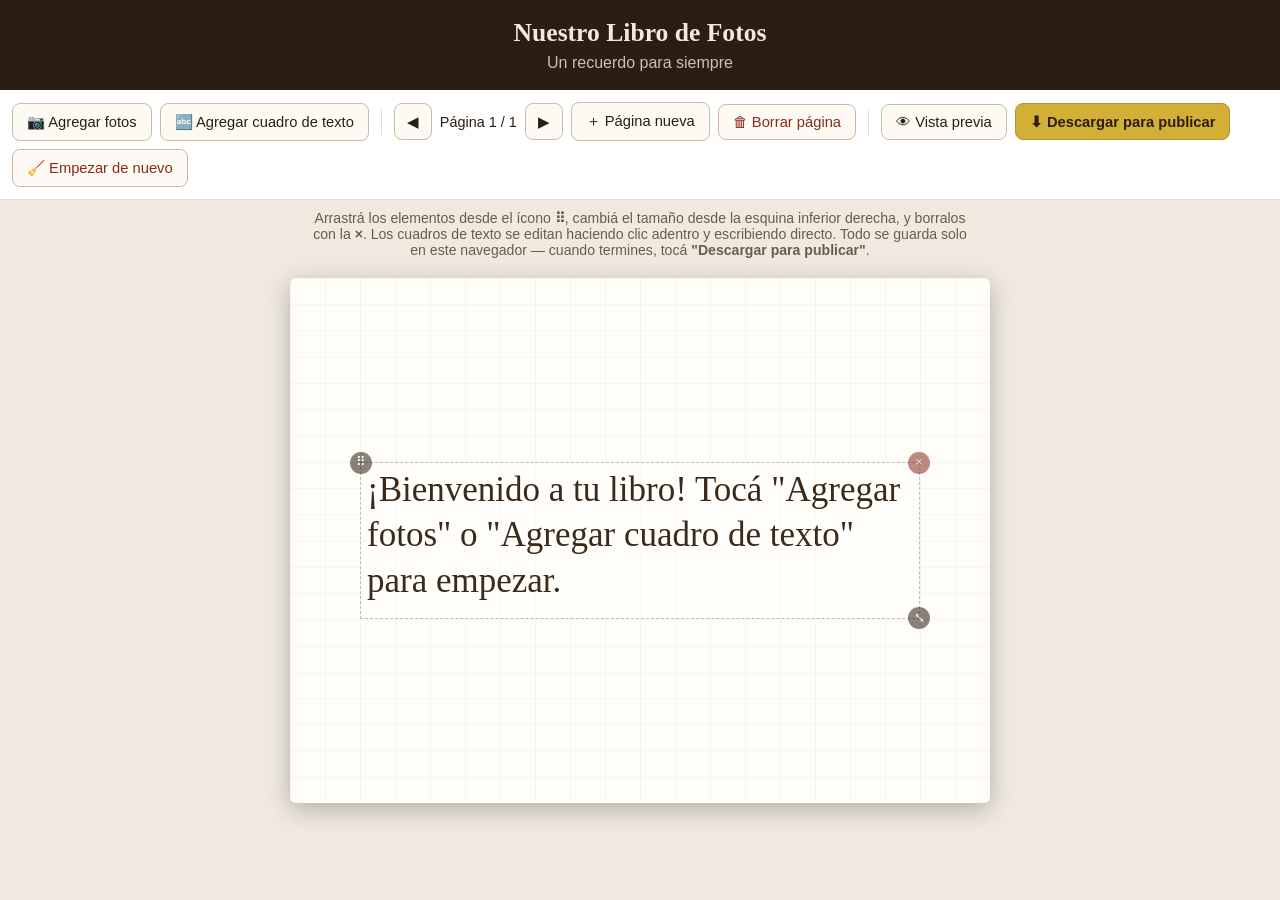
==== editor.html @ 4c5037dc "Primer libro de fotos" ====
<!DOCTYPE html>
<html lang="es">
<head>
<meta charset="UTF-8">
<meta name="viewport" content="width=device-width, initial-scale=1.0">
<title>Editor - Libro de Fotos</title>
<link rel="stylesheet" href="editor.css">
</head>
<body>

  <header class="cabecera">
    <div class="titulos">
      <h1 id="tituloEditable" contenteditable="true" spellcheck="false"></h1>
      <p id="subtituloEditable" contenteditable="true" spellcheck="false"></p>
    </div>
  </header>

  <div class="barra">
    <button id="btnFoto" class="btn">📷 Agregar fotos</button>
    <input type="file" id="inputFoto" accept="image/*" multiple hidden>

    <button id="btnTexto" class="btn">🔤 Agregar cuadro de texto</button>

    <span class="separador"></span>

    <button id="btnPaginaPrev" class="btn btn-icono">◀</button>
    <span id="indicadorPagina" class="indicador"></span>
    <button id="btnPaginaNext" class="btn btn-icono">▶</button>

    <button id="btnPaginaNueva" class="btn">＋ Página nueva</button>
    <button id="btnPaginaBorrar" class="btn btn-peligro">🗑 Borrar página</button>

    <span class="separador"></span>

    <button id="btnVistaPrevia" class="btn">👁 Vista previa</button>
    <button id="btnDescargar" class="btn btn-primario">⬇ Descargar para publicar</button>
    <button id="btnVaciar" class="btn btn-peligro">🧹 Empezar de nuevo</button>
  </div>

  <p class="ayuda">
    Arrastrá los elementos desde el ícono <strong>⠿</strong>, cambiá el tamaño desde la esquina inferior derecha,
    y borralos con la <strong>×</strong>. Los cuadros de texto se editan haciendo clic adentro y escribiendo directo.
    Todo se guarda solo en este navegador — cuando termines, tocá <strong>"Descargar para publicar"</strong>.
  </p>

  <div class="zona-hoja">
    <div class="hoja-contenedor">
      <div class="hoja" id="hoja"></div>
    </div>
  </div>

<script src="editor.js"></script>
</body>
</html>
---- editor.css ----
* {
  box-sizing: border-box;
}

body {
  margin: 0;
  font-family: 'Segoe UI', Arial, sans-serif;
  background: #efe9df;
  color: #2b1d14;
}

.cabecera {
  background: #2b1d14;
  color: #f5e9d8;
  padding: 18px 20px;
  text-align: center;
}

.titulos h1 {
  margin: 0;
  font-family: Georgia, serif;
  font-size: 1.6em;
  outline: none;
  cursor: text;
}

.titulos p {
  margin: 6px 0 0;
  opacity: 0.8;
  outline: none;
  cursor: text;
}

/* --- BARRA DE HERRAMIENTAS --- */
.barra {
  display: flex;
  flex-wrap: wrap;
  align-items: center;
  gap: 8px;
  padding: 12px;
  background: #fff;
  border-bottom: 1px solid #ddd;
  position: sticky;
  top: 0;
  z-index: 20;
}

.btn {
  border: 1px solid #c9bda8;
  background: #fdfaf4;
  color: #2b1d14;
  padding: 9px 14px;
  border-radius: 8px;
  cursor: pointer;
  font-size: 0.92em;
  white-space: nowrap;
}

.btn:hover {
  background: #f1e8d8;
}

.btn-icono {
  padding: 9px 12px;
}

.btn-primario {
  background: #d4af37;
  border-color: #b5922a;
  font-weight: bold;
}

.btn-primario:hover {
  background: #c49f2f;
}

.btn-peligro {
  color: #8a2b1d;
  border-color: #d8b3a8;
}

.btn-peligro:hover {
  background: #fbe7e2;
}

.separador {
  width: 1px;
  height: 26px;
  background: #ddd;
  margin: 0 4px;
}

.indicador {
  font-size: 0.9em;
  min-width: 70px;
  text-align: center;
}

.ayuda {
  max-width: 700px;
  margin: 10px auto;
  padding: 0 16px;
  font-size: 0.88em;
  color: #6b5c4a;
  text-align: center;
}

/* --- ZONA DE LA HOJA --- */
.zona-hoja {
  display: flex;
  justify-content: center;
  padding: 10px 16px 60px;
}

.hoja-contenedor {
  width: 100%;
  max-width: 700px;
}

.hoja {
  position: relative;
  width: 100%;
  aspect-ratio: 4 / 3;
  background: #fffdf8;
  border-radius: 6px;
  box-shadow: 0 6px 24px rgba(0,0,0,0.25);
  overflow: hidden;
  container-type: inline-size;
  background-image:
    linear-gradient(90deg, rgba(0,0,0,0.03) 1px, transparent 1px),
    linear-gradient(rgba(0,0,0,0.03) 1px, transparent 1px);
  background-size: 5% 5%;
}

/* --- ELEMENTOS --- */
.elemento {
  position: absolute;
  border: 1px dashed rgba(0,0,0,0.25);
  touch-action: none;
}

.elemento.foto {
  padding: 0;
}

.elemento.foto img {
  width: 100%;
  height: 100%;
  object-fit: cover;
  display: block;
  pointer-events: none;
  border-radius: 3px;
}

.elemento.texto {
  font-family: Georgia, serif;
  color: #3b2a1a;
  line-height: 1.3;
  background: rgba(255,255,255,0.35);
}

.elemento.texto .contenido {
  width: 100%;
  height: 100%;
  outline: none;
  overflow: auto;
  padding: 4px 6px;
  cursor: text;
  white-space: pre-wrap;
}

.grip, .handle-resize, .handle-borrar {
  position: absolute;
  width: 22px;
  height: 22px;
  display: flex;
  align-items: center;
  justify-content: center;
  background: #2b1d14;
  color: #fff;
  border-radius: 50%;
  font-size: 13px;
  cursor: pointer;
  z-index: 3;
  opacity: 0.55;
  user-select: none;
}

.grip:hover, .handle-resize:hover, .handle-borrar:hover {
  opacity: 1;
}

.grip {
  top: -11px;
  left: -11px;
  cursor: move;
}

.handle-resize {
  bottom: -11px;
  right: -11px;
  cursor: nwse-resize;
}

.handle-borrar {
  top: -11px;
  right: -11px;
  background: #8a2b1d;
  cursor: pointer;
}
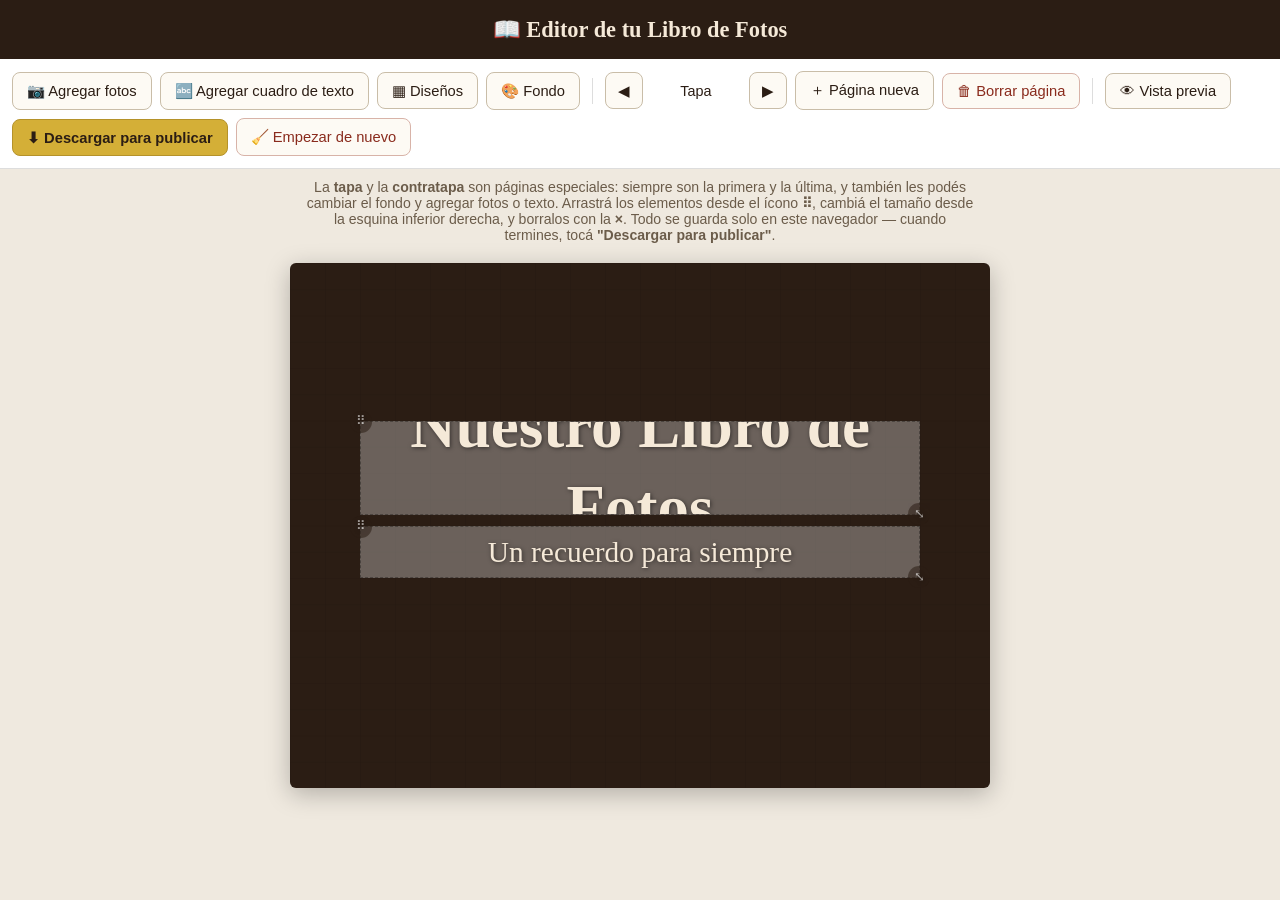
==== commit d428d12e: "Agregar tapa y contratapa editables, diseños de varias fotos y fondos personalizados" ====
--- a/editor.html
+++ b/editor.html
@@ -9,10 +9,7 @@
 <body>
 
   <header class="cabecera">
-    <div class="titulos">
-      <h1 id="tituloEditable" contenteditable="true" spellcheck="false"></h1>
-      <p id="subtituloEditable" contenteditable="true" spellcheck="false"></p>
-    </div>
+    <h1>📖 Editor de tu Libro de Fotos</h1>
   </header>
 
   <div class="barra">
@@ -20,6 +17,8 @@
     <input type="file" id="inputFoto" accept="image/*" multiple hidden>
 
     <button id="btnTexto" class="btn">🔤 Agregar cuadro de texto</button>
+    <button id="btnDisenos" class="btn">▦ Diseños</button>
+    <button id="btnFondo" class="btn">🎨 Fondo</button>
 
     <span class="separador"></span>
 
@@ -37,9 +36,12 @@
     <button id="btnVaciar" class="btn btn-peligro">🧹 Empezar de nuevo</button>
   </div>
 
+  <div id="panelDisenos" class="panel oculto"></div>
+  <div id="panelFondo" class="panel oculto"></div>
+
   <p class="ayuda">
-    Arrastrá los elementos desde el ícono <strong>⠿</strong>, cambiá el tamaño desde la esquina inferior derecha,
-    y borralos con la <strong>×</strong>. Los cuadros de texto se editan haciendo clic adentro y escribiendo directo.
+    La <strong>tapa</strong> y la <strong>contratapa</strong> son páginas especiales: siempre son la primera y la última, y también les podés cambiar el fondo y agregar fotos o texto.
+    Arrastrá los elementos desde el ícono <strong>⠿</strong>, cambiá el tamaño desde la esquina inferior derecha, y borralos con la <strong>×</strong>.
     Todo se guarda solo en este navegador — cuando termines, tocá <strong>"Descargar para publicar"</strong>.
   </p>
 
@@ -49,6 +51,14 @@
     </div>
   </div>
 
+  <div id="overlayPreview" class="overlay-preview oculto">
+    <div class="barra-preview">
+      <span>Vista previa de tu libro</span>
+      <button id="btnCerrarPreview" class="btn">✕ Cerrar</button>
+    </div>
+    <iframe id="iframePreview" class="iframe-preview" title="Vista previa del libro"></iframe>
+  </div>
+
 <script src="editor.js"></script>
 </body>
 </html>
--- a/editor.css
+++ b/editor.css
@@ -9,26 +9,21 @@
   color: #2b1d14;
 }
 
+.oculto {
+  display: none !important;
+}
+
 .cabecera {
   background: #2b1d14;
   color: #f5e9d8;
-  padding: 18px 20px;
-  text-align: center;
-}
-
-.titulos h1 {
+  padding: 16px 20px;
+  text-align: center;
+}
+
+.cabecera h1 {
   margin: 0;
   font-family: Georgia, serif;
-  font-size: 1.6em;
-  outline: none;
-  cursor: text;
-}
-
-.titulos p {
-  margin: 6px 0 0;
-  opacity: 0.8;
-  outline: none;
-  cursor: text;
+  font-size: 1.4em;
 }
 
 /* --- BARRA DE HERRAMIENTAS --- */
@@ -54,6 +49,8 @@
   cursor: pointer;
   font-size: 0.92em;
   white-space: nowrap;
+  display: inline-flex;
+  align-items: center;
 }
 
 .btn:hover {
@@ -92,7 +89,7 @@
 
 .indicador {
   font-size: 0.9em;
-  min-width: 70px;
+  min-width: 90px;
   text-align: center;
 }
 
@@ -105,6 +102,75 @@
   text-align: center;
 }
 
+/* --- PANELES (diseños / fondo) --- */
+.panel {
+  max-width: 700px;
+  margin: 0 auto;
+  padding: 14px 16px;
+  background: #fff;
+  border-bottom: 1px solid #ddd;
+}
+
+.fila-colores {
+  display: flex;
+  flex-wrap: wrap;
+  gap: 8px;
+  margin-bottom: 10px;
+}
+
+.swatch {
+  width: 32px;
+  height: 32px;
+  border-radius: 50%;
+  border: 2px solid #fff;
+  outline: 1px solid #ccc;
+  cursor: pointer;
+}
+
+.swatch.activo {
+  outline: 2px solid #d4af37;
+}
+
+.fila-acciones-fondo {
+  display: flex;
+  flex-wrap: wrap;
+  gap: 8px;
+  align-items: center;
+}
+
+.input-color-oculto {
+  width: 0;
+  height: 0;
+  opacity: 0;
+  position: absolute;
+}
+
+.miniatura-diseno {
+  display: inline-flex;
+  border: 1px solid #c9bda8;
+  background: #fdfaf4;
+  border-radius: 8px;
+  padding: 8px;
+  margin: 4px;
+  cursor: pointer;
+}
+
+.miniatura-diseno:hover {
+  background: #f1e8d8;
+}
+
+.caja-mini {
+  position: relative;
+  width: 56px;
+  height: 42px;
+}
+
+.caja-mini span {
+  position: absolute;
+  background: #c9bda8;
+  border-radius: 2px;
+}
+
 /* --- ZONA DE LA HOJA --- */
 .zona-hoja {
   display: flex;
@@ -121,22 +187,30 @@
   position: relative;
   width: 100%;
   aspect-ratio: 4 / 3;
-  background: #fffdf8;
+  background-color: #fffdf8;
   border-radius: 6px;
   box-shadow: 0 6px 24px rgba(0,0,0,0.25);
   overflow: hidden;
   container-type: inline-size;
+}
+
+.cuadricula {
+  position: absolute;
+  inset: 0;
+  pointer-events: none;
   background-image:
-    linear-gradient(90deg, rgba(0,0,0,0.03) 1px, transparent 1px),
-    linear-gradient(rgba(0,0,0,0.03) 1px, transparent 1px);
+    linear-gradient(90deg, rgba(0,0,0,0.06) 1px, transparent 1px),
+    linear-gradient(rgba(0,0,0,0.06) 1px, transparent 1px);
   background-size: 5% 5%;
+  z-index: 0;
 }
 
 /* --- ELEMENTOS --- */
 .elemento {
   position: absolute;
-  border: 1px dashed rgba(0,0,0,0.25);
+  border: 1px dashed rgba(0,0,0,0.3);
   touch-action: none;
+  z-index: 1;
 }
 
 .elemento.foto {
@@ -152,14 +226,49 @@
   border-radius: 3px;
 }
 
-.elemento.texto {
+.elemento.foto.vacio {
+  background: rgba(255,255,255,0.5);
+}
+
+.placeholder-foto {
+  width: 100%;
+  height: 100%;
+  display: flex;
+  flex-direction: column;
+  align-items: center;
+  justify-content: center;
+  gap: 4px;
+  color: #6b5c4a;
+  font-size: 0.85em;
+  text-align: center;
+  cursor: pointer;
+  padding: 4px;
+}
+
+.placeholder-foto span:first-child {
+  font-size: 1.6em;
+}
+
+.elemento.texto,
+.elemento.titulo,
+.elemento.subtitulo {
   font-family: Georgia, serif;
-  color: #3b2a1a;
   line-height: 1.3;
-  background: rgba(255,255,255,0.35);
-}
-
-.elemento.texto .contenido {
+  background: rgba(255,255,255,0.3);
+}
+
+.elemento.texto { color: #3b2a1a; }
+
+.elemento.titulo,
+.elemento.subtitulo {
+  color: #f5e9d8;
+  text-shadow: 1px 1px 4px rgba(0,0,0,0.5);
+  text-align: center;
+}
+
+.elemento.titulo .contenido { font-weight: bold; }
+
+.elemento .contenido {
   width: 100%;
   height: 100%;
   outline: none;
@@ -167,6 +276,37 @@
   padding: 4px 6px;
   cursor: text;
   white-space: pre-wrap;
+  display: flex;
+  align-items: center;
+  justify-content: center;
+  text-align: inherit;
+}
+
+/* --- VISTA PREVIA --- */
+.overlay-preview {
+  position: fixed;
+  inset: 0;
+  background: rgba(0,0,0,0.6);
+  z-index: 100;
+  display: flex;
+  flex-direction: column;
+}
+
+.barra-preview {
+  display: flex;
+  align-items: center;
+  justify-content: space-between;
+  padding: 10px 16px;
+  background: #2b1d14;
+  color: #f5e9d8;
+  font-family: Georgia, serif;
+}
+
+.iframe-preview {
+  flex: 1;
+  width: 100%;
+  border: none;
+  background: #ddd;
 }
 
 .grip, .handle-resize, .handle-borrar {
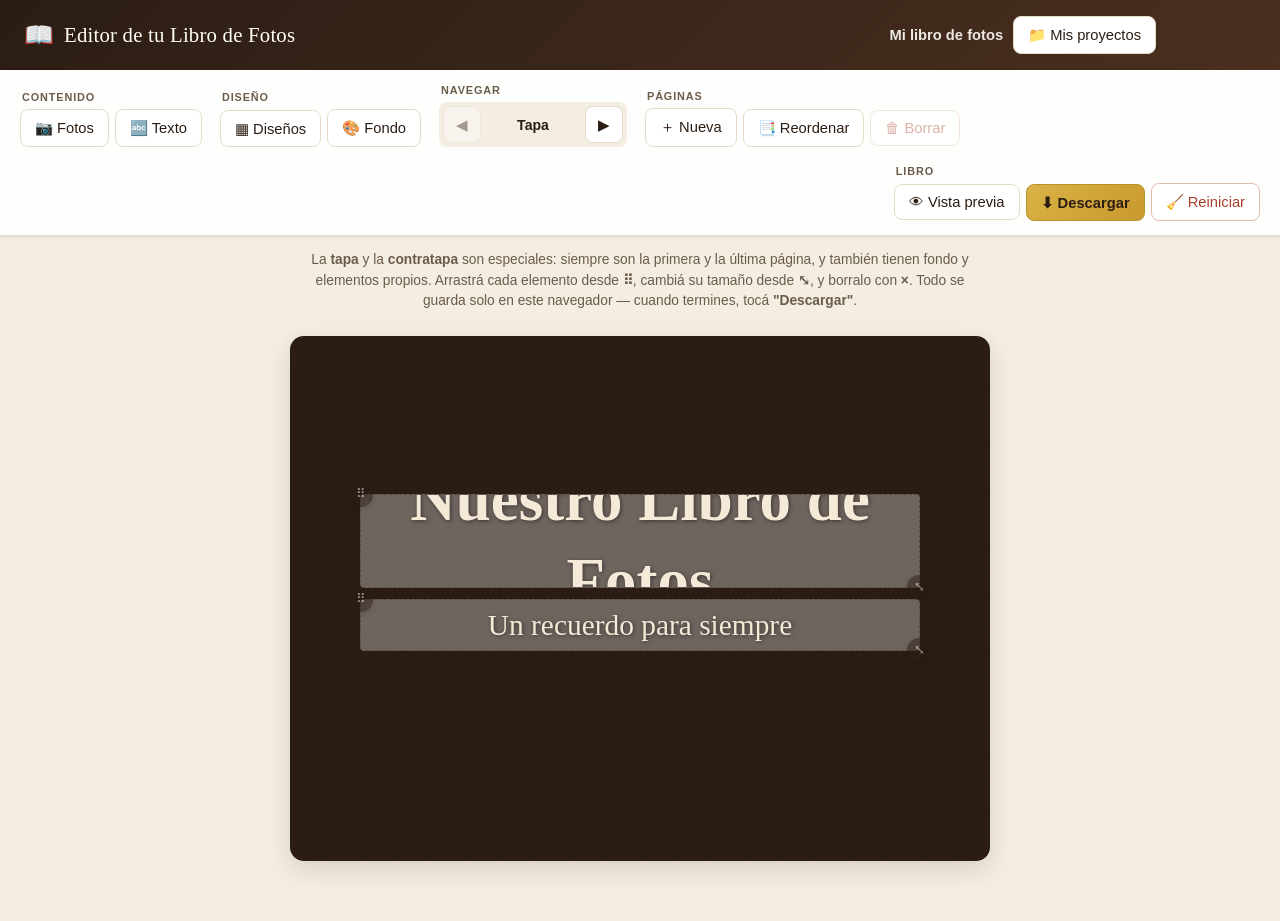
==== commit 9b2847fc: "Rediseno visual, ubicacion GPS con mapa y bandera, reordenar paginas y varios proyectos" ====
--- a/editor.html
+++ b/editor.html
@@ -9,40 +9,71 @@
 <body>
 
   <header class="cabecera">
-    <h1>📖 Editor de tu Libro de Fotos</h1>
+    <div class="marca">
+      <span class="marca-icono">📖</span>
+      <span class="marca-texto">Editor de tu Libro de Fotos</span>
+    </div>
+    <div class="info-proyecto-activo">
+      <span id="nombreProyectoActivo" class="nombre-proyecto"></span>
+      <button id="btnProyectos" class="btn btn-header">📁 Mis proyectos</button>
+      <span id="indicadorGuardado" class="indicador-guardado"></span>
+    </div>
   </header>
 
   <div class="barra">
-    <button id="btnFoto" class="btn">📷 Agregar fotos</button>
-    <input type="file" id="inputFoto" accept="image/*" multiple hidden>
+    <div class="grupo-barra">
+      <span class="etiqueta-grupo">Contenido</span>
+      <div class="botones-grupo">
+        <button id="btnFoto" class="btn">📷 Fotos</button>
+        <button id="btnTexto" class="btn">🔤 Texto</button>
+      </div>
+    </div>
 
-    <button id="btnTexto" class="btn">🔤 Agregar cuadro de texto</button>
-    <button id="btnDisenos" class="btn">▦ Diseños</button>
-    <button id="btnFondo" class="btn">🎨 Fondo</button>
+    <div class="grupo-barra">
+      <span class="etiqueta-grupo">Diseño</span>
+      <div class="botones-grupo">
+        <button id="btnDisenos" class="btn">▦ Diseños</button>
+        <button id="btnFondo" class="btn">🎨 Fondo</button>
+      </div>
+    </div>
 
-    <span class="separador"></span>
+    <div class="grupo-barra">
+      <span class="etiqueta-grupo">Navegar</span>
+      <div class="botones-grupo botones-navegar">
+        <button id="btnPaginaPrev" class="btn btn-icono">◀</button>
+        <span id="indicadorPagina" class="indicador"></span>
+        <button id="btnPaginaNext" class="btn btn-icono">▶</button>
+      </div>
+    </div>
 
-    <button id="btnPaginaPrev" class="btn btn-icono">◀</button>
-    <span id="indicadorPagina" class="indicador"></span>
-    <button id="btnPaginaNext" class="btn btn-icono">▶</button>
+    <div class="grupo-barra">
+      <span class="etiqueta-grupo">Páginas</span>
+      <div class="botones-grupo">
+        <button id="btnPaginaNueva" class="btn">＋ Nueva</button>
+        <button id="btnReordenar" class="btn">📑 Reordenar</button>
+        <button id="btnPaginaBorrar" class="btn btn-peligro">🗑 Borrar</button>
+      </div>
+    </div>
 
-    <button id="btnPaginaNueva" class="btn">＋ Página nueva</button>
-    <button id="btnPaginaBorrar" class="btn btn-peligro">🗑 Borrar página</button>
-
-    <span class="separador"></span>
-
-    <button id="btnVistaPrevia" class="btn">👁 Vista previa</button>
-    <button id="btnDescargar" class="btn btn-primario">⬇ Descargar para publicar</button>
-    <button id="btnVaciar" class="btn btn-peligro">🧹 Empezar de nuevo</button>
+    <div class="grupo-barra grupo-final">
+      <span class="etiqueta-grupo">Libro</span>
+      <div class="botones-grupo">
+        <button id="btnVistaPrevia" class="btn">👁 Vista previa</button>
+        <button id="btnDescargar" class="btn btn-primario">⬇ Descargar</button>
+        <button id="btnVaciar" class="btn btn-peligro">🧹 Reiniciar</button>
+      </div>
+    </div>
   </div>
 
   <div id="panelDisenos" class="panel oculto"></div>
   <div id="panelFondo" class="panel oculto"></div>
+  <div id="panelPaginas" class="panel oculto"></div>
+  <div id="panelProyectos" class="panel oculto"></div>
 
   <p class="ayuda">
-    La <strong>tapa</strong> y la <strong>contratapa</strong> son páginas especiales: siempre son la primera y la última, y también les podés cambiar el fondo y agregar fotos o texto.
-    Arrastrá los elementos desde el ícono <strong>⠿</strong>, cambiá el tamaño desde la esquina inferior derecha, y borralos con la <strong>×</strong>.
-    Todo se guarda solo en este navegador — cuando termines, tocá <strong>"Descargar para publicar"</strong>.
+    La <strong>tapa</strong> y la <strong>contratapa</strong> son especiales: siempre son la primera y la última página, y también tienen fondo y elementos propios.
+    Arrastrá cada elemento desde <strong>⠿</strong>, cambiá su tamaño desde <strong>⤡</strong>, y borralo con <strong>×</strong>.
+    Todo se guarda solo en este navegador — cuando termines, tocá <strong>"Descargar"</strong>.
   </p>
 
   <div class="zona-hoja">
@@ -53,12 +84,28 @@
 
   <div id="overlayPreview" class="overlay-preview oculto">
     <div class="barra-preview">
-      <span>Vista previa de tu libro</span>
+      <span>👁 Vista previa de tu libro</span>
       <button id="btnCerrarPreview" class="btn">✕ Cerrar</button>
     </div>
     <iframe id="iframePreview" class="iframe-preview" title="Vista previa del libro"></iframe>
   </div>
 
+  <div id="modalOverlay" class="modal-overlay oculto">
+    <div class="modal-tarjeta">
+      <h3 id="modalTitulo"></h3>
+      <p id="modalMensaje"></p>
+      <input id="modalInput" class="modal-input oculto" type="text" spellcheck="false">
+      <div id="modalCasillas" class="modal-casillas"></div>
+      <div class="modal-botones">
+        <button id="modalCancelar" class="btn"></button>
+        <button id="modalOk" class="btn btn-primario"></button>
+      </div>
+    </div>
+  </div>
+
+  <input type="file" id="inputFoto" accept="image/*" multiple hidden>
+  <input type="file" id="inputAuxiliar" accept="image/*" hidden>
+
 <script src="editor.js"></script>
 </body>
 </html>
--- a/editor.css
+++ b/editor.css
@@ -2,59 +2,171 @@
   box-sizing: border-box;
 }
 
+:root {
+  --ink: #2b1d14;
+  --ink-soft: #6b5c4a;
+  --cream: #fffdf8;
+  --bg: #f3ede2;
+  --card: #ffffff;
+  --border: #e6dbc8;
+  --accent: #c9992f;
+  --accent-ink: #2b1d14;
+  --danger: #a8402c;
+  --danger-bg: #fbe9e4;
+  --radius-sm: 8px;
+  --radius-md: 14px;
+  --radius-lg: 20px;
+  --shadow-sm: 0 1px 3px rgba(43, 29, 20, 0.12);
+  --shadow-md: 0 8px 24px rgba(43, 29, 20, 0.14);
+  --shadow-lg: 0 20px 60px rgba(43, 29, 20, 0.35);
+}
+
 body {
   margin: 0;
-  font-family: 'Segoe UI', Arial, sans-serif;
-  background: #efe9df;
-  color: #2b1d14;
+  font-family: -apple-system, 'Segoe UI', Roboto, Arial, sans-serif;
+  background: var(--bg);
+  color: var(--ink);
+  -webkit-font-smoothing: antialiased;
 }
 
 .oculto {
   display: none !important;
 }
 
+/* --- ENCABEZADO --- */
 .cabecera {
-  background: #2b1d14;
-  color: #f5e9d8;
-  padding: 16px 20px;
-  text-align: center;
-}
-
-.cabecera h1 {
-  margin: 0;
+  background: linear-gradient(135deg, #2b1d14, #4a2f1f);
+  color: var(--cream);
+  padding: 16px 24px;
+  display: flex;
+  align-items: center;
+  justify-content: space-between;
+  flex-wrap: wrap;
+  gap: 12px;
+}
+
+.marca {
+  display: inline-flex;
+  align-items: center;
+  gap: 10px;
   font-family: Georgia, serif;
-  font-size: 1.4em;
+}
+
+.info-proyecto-activo {
+  display: flex;
+  align-items: center;
+  gap: 10px;
+  flex-wrap: wrap;
+}
+
+.nombre-proyecto {
+  font-weight: 600;
+  opacity: 0.9;
+  font-size: 0.92em;
+}
+
+.btn-header {
+  background: rgba(255,255,255,0.12);
+  color: var(--cream);
+  border-color: rgba(255,255,255,0.25);
+}
+
+.btn-header:hover {
+  background: rgba(255,255,255,0.22);
+}
+
+.indicador-guardado {
+  font-size: 0.78em;
+  opacity: 0.7;
+  min-width: 90px;
+  transition: opacity 0.2s ease;
+}
+
+.indicador-guardado.guardando {
+  opacity: 1;
+}
+
+.marca-icono {
+  font-size: 1.5em;
+}
+
+.marca-texto {
+  font-size: 1.3em;
+  letter-spacing: 0.2px;
 }
 
 /* --- BARRA DE HERRAMIENTAS --- */
 .barra {
   display: flex;
   flex-wrap: wrap;
-  align-items: center;
-  gap: 8px;
-  padding: 12px;
-  background: #fff;
-  border-bottom: 1px solid #ddd;
+  align-items: flex-end;
+  gap: 18px;
+  padding: 14px 20px;
+  background: rgba(255, 255, 255, 0.92);
+  backdrop-filter: blur(6px);
+  border-bottom: 1px solid var(--border);
   position: sticky;
   top: 0;
   z-index: 20;
+  box-shadow: var(--shadow-sm);
+}
+
+.grupo-barra {
+  display: flex;
+  flex-direction: column;
+  gap: 6px;
+}
+
+.grupo-final {
+  margin-left: auto;
+}
+
+.etiqueta-grupo {
+  font-size: 0.68em;
+  font-weight: 700;
+  letter-spacing: 0.08em;
+  text-transform: uppercase;
+  color: var(--ink-soft);
+  padding-left: 2px;
+}
+
+.botones-grupo {
+  display: flex;
+  gap: 6px;
+  align-items: center;
 }
 
 .btn {
-  border: 1px solid #c9bda8;
-  background: #fdfaf4;
-  color: #2b1d14;
+  border: 1px solid var(--border);
+  background: var(--card);
+  color: var(--ink);
   padding: 9px 14px;
-  border-radius: 8px;
+  border-radius: var(--radius-sm);
   cursor: pointer;
   font-size: 0.92em;
+  font-weight: 500;
   white-space: nowrap;
   display: inline-flex;
   align-items: center;
+  gap: 4px;
+  transition: transform 0.12s ease, box-shadow 0.12s ease, background 0.12s ease;
 }
 
 .btn:hover {
-  background: #f1e8d8;
+  background: #faf5ea;
+  box-shadow: var(--shadow-sm);
+  transform: translateY(-1px);
+}
+
+.btn:active {
+  transform: translateY(0) scale(0.97);
+}
+
+.btn:disabled {
+  opacity: 0.4;
+  cursor: not-allowed;
+  transform: none;
+  box-shadow: none;
 }
 
 .btn-icono {
@@ -62,73 +174,95 @@
 }
 
 .btn-primario {
-  background: #d4af37;
+  background: linear-gradient(135deg, #d9b246, var(--accent));
   border-color: #b5922a;
-  font-weight: bold;
+  color: var(--accent-ink);
+  font-weight: 700;
 }
 
 .btn-primario:hover {
-  background: #c49f2f;
+  filter: brightness(1.05);
 }
 
 .btn-peligro {
-  color: #8a2b1d;
-  border-color: #d8b3a8;
+  color: var(--danger);
+  border-color: #e3bcae;
 }
 
 .btn-peligro:hover {
-  background: #fbe7e2;
-}
-
-.separador {
-  width: 1px;
-  height: 26px;
-  background: #ddd;
-  margin: 0 4px;
+  background: var(--danger-bg);
+}
+
+.botones-navegar {
+  background: var(--bg);
+  padding: 4px;
+  border-radius: var(--radius-sm);
 }
 
 .indicador {
+  font-size: 0.88em;
+  font-weight: 600;
+  min-width: 92px;
+  text-align: center;
+}
+
+.ayuda {
+  max-width: 720px;
+  margin: 14px auto;
+  padding: 0 20px;
+  font-size: 0.86em;
+  line-height: 1.5;
+  color: var(--ink-soft);
+  text-align: center;
+}
+
+/* --- PANELES (diseños / fondo / páginas) --- */
+.panel {
+  max-width: 720px;
+  margin: 0 auto;
+  padding: 16px 20px;
+  background: var(--card);
+  border-bottom: 1px solid var(--border);
+  border-radius: 0 0 var(--radius-md) var(--radius-md);
+  box-shadow: var(--shadow-sm);
+  animation: desplegar 0.15s ease;
+}
+
+@keyframes desplegar {
+  from { opacity: 0; transform: translateY(-6px); }
+  to { opacity: 1; transform: translateY(0); }
+}
+
+.panel-vacio {
+  color: var(--ink-soft);
   font-size: 0.9em;
-  min-width: 90px;
   text-align: center;
-}
-
-.ayuda {
-  max-width: 700px;
-  margin: 10px auto;
-  padding: 0 16px;
-  font-size: 0.88em;
-  color: #6b5c4a;
-  text-align: center;
-}
-
-/* --- PANELES (diseños / fondo) --- */
-.panel {
-  max-width: 700px;
-  margin: 0 auto;
-  padding: 14px 16px;
-  background: #fff;
-  border-bottom: 1px solid #ddd;
+  margin: 8px 0;
 }
 
 .fila-colores {
   display: flex;
   flex-wrap: wrap;
-  gap: 8px;
-  margin-bottom: 10px;
+  gap: 10px;
+  margin-bottom: 14px;
 }
 
 .swatch {
-  width: 32px;
-  height: 32px;
+  width: 34px;
+  height: 34px;
   border-radius: 50%;
   border: 2px solid #fff;
-  outline: 1px solid #ccc;
+  outline: 1px solid var(--border);
   cursor: pointer;
+  transition: transform 0.12s ease;
+}
+
+.swatch:hover {
+  transform: scale(1.1);
 }
 
 .swatch.activo {
-  outline: 2px solid #d4af37;
+  outline: 3px solid var(--accent);
 }
 
 .fila-acciones-fondo {
@@ -147,16 +281,20 @@
 
 .miniatura-diseno {
   display: inline-flex;
-  border: 1px solid #c9bda8;
-  background: #fdfaf4;
-  border-radius: 8px;
-  padding: 8px;
+  border: 1px solid var(--border);
+  background: var(--cream);
+  border-radius: var(--radius-sm);
+  padding: 10px;
   margin: 4px;
   cursor: pointer;
+  transition: transform 0.12s ease, box-shadow 0.12s ease, border-color 0.12s ease;
 }
 
 .miniatura-diseno:hover {
-  background: #f1e8d8;
+  background: #fff;
+  border-color: var(--accent);
+  box-shadow: var(--shadow-sm);
+  transform: translateY(-2px);
 }
 
 .caja-mini {
@@ -171,6 +309,95 @@
   border-radius: 2px;
 }
 
+.lista-paginas {
+  display: flex;
+  flex-direction: column;
+  gap: 8px;
+  max-height: 320px;
+  overflow-y: auto;
+}
+
+.fila-pagina {
+  display: flex;
+  align-items: center;
+  gap: 10px;
+  padding: 8px;
+  border-radius: var(--radius-sm);
+  border: 1px solid var(--border);
+}
+
+.fila-pagina.activa {
+  border-color: var(--accent);
+  background: #fdf6e6;
+}
+
+.miniatura-pagina {
+  width: 44px;
+  height: 33px;
+  border-radius: 4px;
+  border: 1px solid var(--border);
+  flex-shrink: 0;
+}
+
+.info-pagina {
+  flex: 1;
+  font-size: 0.9em;
+  font-weight: 600;
+}
+
+.lista-proyectos {
+  display: flex;
+  flex-direction: column;
+  gap: 8px;
+  max-height: 320px;
+  overflow-y: auto;
+  margin-top: 12px;
+}
+
+.fila-proyecto {
+  display: flex;
+  align-items: center;
+  gap: 10px;
+  padding: 10px;
+  border-radius: var(--radius-sm);
+  border: 1px solid var(--border);
+}
+
+.fila-proyecto.activa {
+  border-color: var(--accent);
+  background: #fdf6e6;
+}
+
+.info-proyecto {
+  flex: 1;
+  display: flex;
+  flex-direction: column;
+  gap: 2px;
+  min-width: 0;
+}
+
+.info-proyecto strong {
+  font-size: 0.94em;
+  overflow: hidden;
+  text-overflow: ellipsis;
+  white-space: nowrap;
+}
+
+.fecha-proyecto {
+  font-size: 0.78em;
+  color: var(--ink-soft);
+}
+
+.chip-activo {
+  font-size: 0.78em;
+  padding: 5px 12px;
+  border-radius: 12px;
+  background: #fdf0cf;
+  color: var(--accent-ink);
+  font-weight: 600;
+  white-space: nowrap;
+}
+
 /* --- ZONA DE LA HOJA --- */
 .zona-hoja {
   display: flex;
@@ -187,9 +414,9 @@
   position: relative;
   width: 100%;
   aspect-ratio: 4 / 3;
-  background-color: #fffdf8;
-  border-radius: 6px;
-  box-shadow: 0 6px 24px rgba(0,0,0,0.25);
+  background-color: var(--cream);
+  border-radius: var(--radius-md);
+  box-shadow: var(--shadow-md);
   overflow: hidden;
   container-type: inline-size;
 }
@@ -208,7 +435,8 @@
 /* --- ELEMENTOS --- */
 .elemento {
   position: absolute;
-  border: 1px dashed rgba(0,0,0,0.3);
+  border: 1.5px dashed rgba(43, 29, 20, 0.3);
+  border-radius: 4px;
   touch-action: none;
   z-index: 1;
 }
@@ -227,7 +455,8 @@
 }
 
 .elemento.foto.vacio {
-  background: rgba(255,255,255,0.5);
+  background: rgba(255,255,255,0.6);
+  border-color: rgba(201, 153, 47, 0.5);
 }
 
 .placeholder-foto {
@@ -238,15 +467,21 @@
   align-items: center;
   justify-content: center;
   gap: 4px;
-  color: #6b5c4a;
+  color: var(--ink-soft);
   font-size: 0.85em;
   text-align: center;
   cursor: pointer;
   padding: 4px;
+  border-radius: 3px;
+  transition: background 0.15s ease;
+}
+
+.placeholder-foto:hover {
+  background: rgba(201, 153, 47, 0.12);
 }
 
 .placeholder-foto span:first-child {
-  font-size: 1.6em;
+  font-size: 1.7em;
 }
 
 .elemento.texto,
@@ -254,7 +489,7 @@
 .elemento.subtitulo {
   font-family: Georgia, serif;
   line-height: 1.3;
-  background: rgba(255,255,255,0.3);
+  background: rgba(255,255,255,0.32);
 }
 
 .elemento.texto { color: #3b2a1a; }
@@ -282,69 +517,219 @@
   text-align: inherit;
 }
 
-/* --- VISTA PREVIA --- */
-.overlay-preview {
-  position: fixed;
-  inset: 0;
-  background: rgba(0,0,0,0.6);
-  z-index: 100;
-  display: flex;
-  flex-direction: column;
-}
-
-.barra-preview {
-  display: flex;
-  align-items: center;
-  justify-content: space-between;
-  padding: 10px 16px;
-  background: #2b1d14;
-  color: #f5e9d8;
-  font-family: Georgia, serif;
-}
-
-.iframe-preview {
-  flex: 1;
-  width: 100%;
-  border: none;
-  background: #ddd;
-}
-
-.grip, .handle-resize, .handle-borrar {
+.grip, .handle-resize, .handle-borrar, .handle-formato {
   position: absolute;
-  width: 22px;
-  height: 22px;
+  width: 24px;
+  height: 24px;
   display: flex;
   align-items: center;
   justify-content: center;
-  background: #2b1d14;
+  background: var(--ink);
   color: #fff;
   border-radius: 50%;
   font-size: 13px;
   cursor: pointer;
   z-index: 3;
-  opacity: 0.55;
+  opacity: 0.5;
   user-select: none;
-}
-
-.grip:hover, .handle-resize:hover, .handle-borrar:hover {
+  box-shadow: 0 2px 6px rgba(0,0,0,0.3);
+  transition: opacity 0.12s ease, transform 0.12s ease;
+}
+
+.grip:hover, .handle-resize:hover, .handle-borrar:hover, .handle-formato:hover {
   opacity: 1;
+  transform: scale(1.12);
 }
 
 .grip {
-  top: -11px;
-  left: -11px;
+  top: -12px;
+  left: -12px;
   cursor: move;
 }
 
 .handle-resize {
-  bottom: -11px;
-  right: -11px;
+  bottom: -12px;
+  right: -12px;
   cursor: nwse-resize;
 }
 
 .handle-borrar {
-  top: -11px;
-  right: -11px;
-  background: #8a2b1d;
+  top: -12px;
+  right: -12px;
+  background: var(--danger);
   cursor: pointer;
 }
+
+/* --- VISTA PREVIA --- */
+.overlay-preview {
+  position: fixed;
+  inset: 0;
+  background: rgba(20, 13, 8, 0.75);
+  z-index: 100;
+  display: flex;
+  flex-direction: column;
+  animation: aparecer 0.15s ease;
+}
+
+@keyframes aparecer {
+  from { opacity: 0; }
+  to { opacity: 1; }
+}
+
+.barra-preview {
+  display: flex;
+  align-items: center;
+  justify-content: space-between;
+  padding: 12px 20px;
+  background: var(--ink);
+  color: var(--cream);
+  font-family: Georgia, serif;
+}
+
+.iframe-preview {
+  flex: 1;
+  width: 100%;
+  border: none;
+  background: #ddd;
+}
+
+/* --- MODAL --- */
+.modal-overlay {
+  position: fixed;
+  inset: 0;
+  background: rgba(20, 13, 8, 0.55);
+  z-index: 200;
+  display: flex;
+  align-items: center;
+  justify-content: center;
+  padding: 20px;
+  animation: aparecer 0.15s ease;
+}
+
+.modal-tarjeta {
+  background: var(--card);
+  border-radius: var(--radius-lg);
+  padding: 26px;
+  max-width: 420px;
+  width: 100%;
+  box-shadow: var(--shadow-lg);
+  animation: aparecerModal 0.18s ease;
+}
+
+@keyframes aparecerModal {
+  from { opacity: 0; transform: translateY(8px) scale(0.98); }
+  to { opacity: 1; transform: translateY(0) scale(1); }
+}
+
+.modal-tarjeta h3 {
+  margin: 0 0 8px;
+  font-family: Georgia, serif;
+  color: var(--ink);
+}
+
+.modal-tarjeta p {
+  margin: 0 0 14px;
+  color: var(--ink-soft);
+  font-size: 0.94em;
+  line-height: 1.5;
+}
+
+.modal-input {
+  width: 100%;
+  padding: 10px 12px;
+  border: 1px solid var(--border);
+  border-radius: var(--radius-sm);
+  font-size: 0.95em;
+  margin-bottom: 16px;
+  font-family: inherit;
+}
+
+.modal-input:focus {
+  outline: 2px solid var(--accent);
+  outline-offset: 1px;
+}
+
+.modal-casillas {
+  display: flex;
+  flex-direction: column;
+  gap: 8px;
+  margin-bottom: 16px;
+}
+
+.modal-casillas:empty {
+  display: none;
+  margin: 0;
+}
+
+.fila-casilla {
+  display: flex;
+  align-items: center;
+  gap: 8px;
+  font-size: 0.9em;
+  color: var(--ink);
+  cursor: pointer;
+}
+
+.fila-casilla input {
+  width: 16px;
+  height: 16px;
+  accent-color: var(--accent);
+}
+
+.elemento.mapa {
+  padding: 0;
+  overflow: hidden;
+}
+
+.elemento.mapa img {
+  width: 100%;
+  height: 100%;
+  object-fit: cover;
+  display: block;
+  pointer-events: none;
+  border-radius: 3px;
+}
+
+.pin-mapa {
+  position: absolute;
+  top: 50%;
+  left: 50%;
+  transform: translate(-50%, -100%);
+  font-size: 1.6em;
+  text-shadow: 0 2px 3px rgba(0,0,0,0.5);
+  pointer-events: none;
+}
+
+.elemento.bandera {
+  padding: 0;
+  display: flex;
+  align-items: center;
+  justify-content: center;
+}
+
+.elemento.bandera img {
+  width: 100%;
+  height: 100%;
+  object-fit: contain;
+  pointer-events: none;
+  border-radius: 3px;
+}
+
+.emoji-bandera {
+  font-size: 20cqw;
+  line-height: 1;
+  pointer-events: none;
+}
+
+.handle-formato {
+  bottom: -12px;
+  left: -12px;
+  background: var(--accent);
+  color: var(--accent-ink);
+}
+
+.modal-botones {
+  display: flex;
+  justify-content: flex-end;
+  gap: 8px;
+}
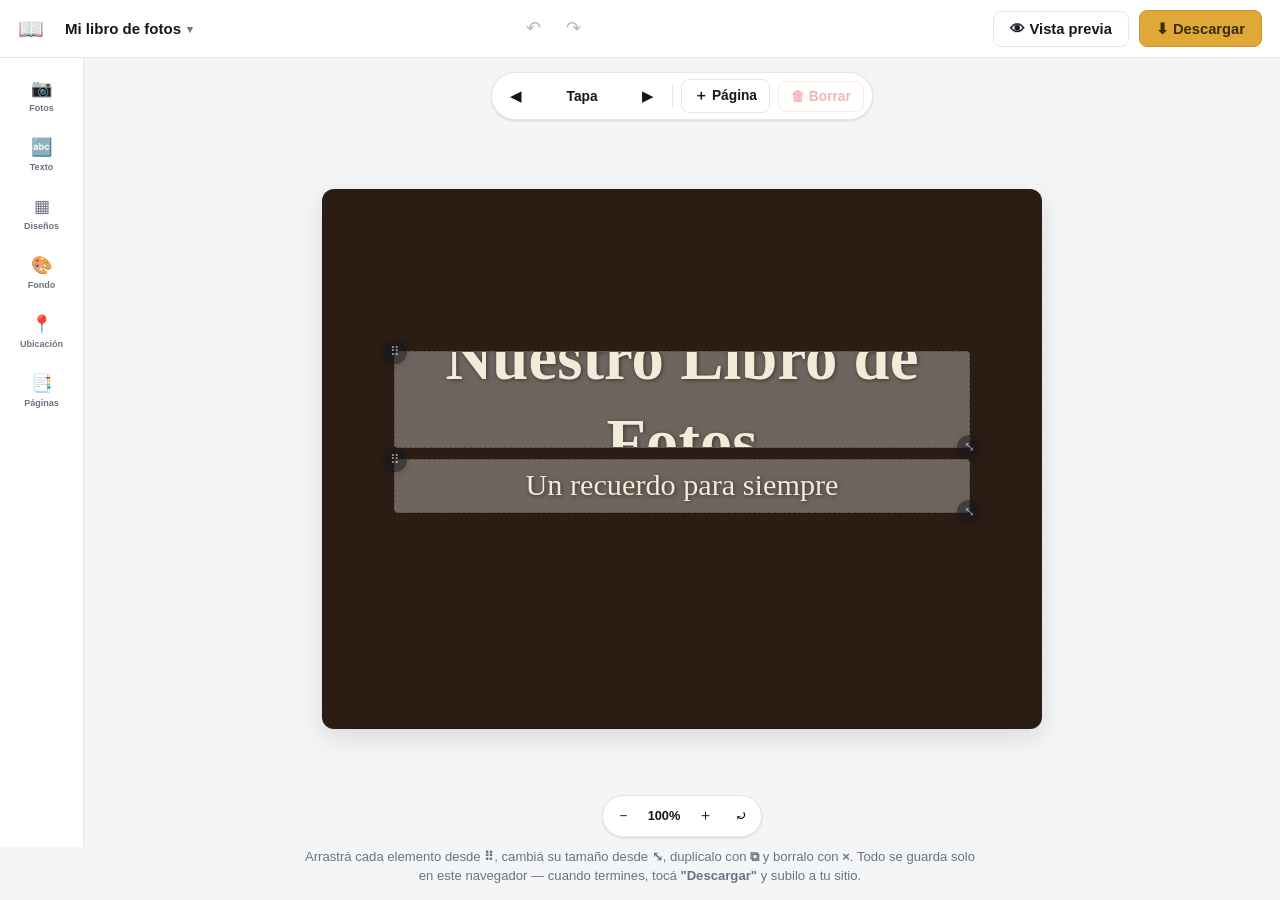
==== commit 589fabe5: "Rediseno tipo Canva, buscador de ubicacion manual, deshacer/rehacer, duplicar, zoom, formato de text" ====
--- a/editor.html
+++ b/editor.html
@@ -4,88 +4,108 @@
 <meta charset="UTF-8">
 <meta name="viewport" content="width=device-width, initial-scale=1.0">
 <title>Editor - Libro de Fotos</title>
+<link rel="preconnect" href="https://fonts.googleapis.com">
+<link rel="preconnect" href="https://fonts.gstatic.com" crossorigin>
+<link href="https://fonts.googleapis.com/css2?family=Caveat:wght@600&family=Montserrat:wght@400;700&family=Playfair+Display:wght@700&display=swap" rel="stylesheet">
 <link rel="stylesheet" href="editor.css">
 </head>
 <body>
 
-  <header class="cabecera">
-    <div class="marca">
+<div class="app">
+
+  <header class="topbar">
+    <div class="topbar-grupo">
       <span class="marca-icono">📖</span>
-      <span class="marca-texto">Editor de tu Libro de Fotos</span>
+      <button id="btnProyectos" class="boton-proyecto">
+        <span id="nombreProyectoActivo">Mi libro de fotos</span>
+        <span class="caret">▾</span>
+      </button>
     </div>
-    <div class="info-proyecto-activo">
-      <span id="nombreProyectoActivo" class="nombre-proyecto"></span>
-      <button id="btnProyectos" class="btn btn-header">📁 Mis proyectos</button>
+
+    <div class="topbar-grupo topbar-centro">
+      <button id="btnDeshacer" class="icono-topbar" title="Deshacer (Ctrl+Z)" disabled>↶</button>
+      <button id="btnRehacer" class="icono-topbar" title="Rehacer (Ctrl+Y)" disabled>↷</button>
       <span id="indicadorGuardado" class="indicador-guardado"></span>
+    </div>
+
+    <div class="topbar-grupo">
+      <button id="btnVistaPrevia" class="boton boton-fantasma">👁 Vista previa</button>
+      <button id="btnDescargar" class="boton boton-primario">⬇ Descargar</button>
     </div>
   </header>
 
-  <div class="barra">
-    <div class="grupo-barra">
-      <span class="etiqueta-grupo">Contenido</span>
-      <div class="botones-grupo">
-        <button id="btnFoto" class="btn">📷 Fotos</button>
-        <button id="btnTexto" class="btn">🔤 Texto</button>
+  <div class="cuerpo">
+    <nav class="rail">
+      <button class="rail-boton" id="railFoto" title="Agregar fotos">
+        <span class="rail-icono">📷</span><span class="rail-etiqueta">Fotos</span>
+      </button>
+      <button class="rail-boton" id="railTexto" title="Agregar texto">
+        <span class="rail-icono">🔤</span><span class="rail-etiqueta">Texto</span>
+      </button>
+      <button class="rail-boton" data-panel="disenos" title="Diseños con varias fotos">
+        <span class="rail-icono">▦</span><span class="rail-etiqueta">Diseños</span>
+      </button>
+      <button class="rail-boton" data-panel="fondo" title="Color o foto de fondo">
+        <span class="rail-icono">🎨</span><span class="rail-etiqueta">Fondo</span>
+      </button>
+      <button class="rail-boton" data-panel="ubicacion" title="Mapa y bandera de un lugar">
+        <span class="rail-icono">📍</span><span class="rail-etiqueta">Ubicación</span>
+      </button>
+      <button class="rail-boton" data-panel="paginas" title="Tapa, contratapa y páginas">
+        <span class="rail-icono">📑</span><span class="rail-etiqueta">Páginas</span>
+      </button>
+    </nav>
+
+    <aside id="panelLateral" class="panel-lateral oculto">
+      <div class="panel-lateral-cabecera">
+        <h3 id="panelLateralTitulo"></h3>
+        <button id="btnCerrarPanel" class="cerrar-panel">✕</button>
       </div>
-    </div>
+      <div id="panelLateralContenido" class="panel-lateral-contenido"></div>
+    </aside>
 
-    <div class="grupo-barra">
-      <span class="etiqueta-grupo">Diseño</span>
-      <div class="botones-grupo">
-        <button id="btnDisenos" class="btn">▦ Diseños</button>
-        <button id="btnFondo" class="btn">🎨 Fondo</button>
+    <main class="zona-canvas">
+      <div class="barra-paginas">
+        <button id="btnPaginaPrev" class="icono-canvas">◀</button>
+        <span id="indicadorPagina" class="indicador-pagina"></span>
+        <button id="btnPaginaNext" class="icono-canvas">▶</button>
+        <span class="separador-vertical"></span>
+        <button id="btnPaginaNueva" class="boton boton-chico">＋ Página</button>
+        <button id="btnPaginaBorrar" class="boton boton-chico boton-peligro">🗑 Borrar</button>
       </div>
-    </div>
 
-    <div class="grupo-barra">
-      <span class="etiqueta-grupo">Navegar</span>
-      <div class="botones-grupo botones-navegar">
-        <button id="btnPaginaPrev" class="btn btn-icono">◀</button>
-        <span id="indicadorPagina" class="indicador"></span>
-        <button id="btnPaginaNext" class="btn btn-icono">▶</button>
+      <div id="barraFormato" class="barra-formato oculto">
+        <select id="selectFuente" class="select-fuente"></select>
+        <span class="separador-vertical"></span>
+        <button id="btnTamanoMenos" class="icono-canvas">－</button>
+        <span id="indicadorTamano" class="indicador-zoom">5</span>
+        <button id="btnTamanoMas" class="icono-canvas">＋</button>
       </div>
-    </div>
 
-    <div class="grupo-barra">
-      <span class="etiqueta-grupo">Páginas</span>
-      <div class="botones-grupo">
-        <button id="btnPaginaNueva" class="btn">＋ Nueva</button>
-        <button id="btnReordenar" class="btn">📑 Reordenar</button>
-        <button id="btnPaginaBorrar" class="btn btn-peligro">🗑 Borrar</button>
+      <div class="envoltorio-hoja">
+        <div class="hoja-contenedor" id="hojaContenedor">
+          <div class="hoja" id="hoja"></div>
+        </div>
       </div>
-    </div>
 
-    <div class="grupo-barra grupo-final">
-      <span class="etiqueta-grupo">Libro</span>
-      <div class="botones-grupo">
-        <button id="btnVistaPrevia" class="btn">👁 Vista previa</button>
-        <button id="btnDescargar" class="btn btn-primario">⬇ Descargar</button>
-        <button id="btnVaciar" class="btn btn-peligro">🧹 Reiniciar</button>
+      <div class="controles-zoom">
+        <button id="btnZoomMenos" class="icono-canvas">－</button>
+        <span id="indicadorZoom" class="indicador-zoom">100%</span>
+        <button id="btnZoomMas" class="icono-canvas">＋</button>
+        <button id="btnZoomReset" class="icono-canvas" title="Restablecer zoom">⤾</button>
       </div>
-    </div>
+    </main>
   </div>
 
-  <div id="panelDisenos" class="panel oculto"></div>
-  <div id="panelFondo" class="panel oculto"></div>
-  <div id="panelPaginas" class="panel oculto"></div>
-  <div id="panelProyectos" class="panel oculto"></div>
-
   <p class="ayuda">
-    La <strong>tapa</strong> y la <strong>contratapa</strong> son especiales: siempre son la primera y la última página, y también tienen fondo y elementos propios.
-    Arrastrá cada elemento desde <strong>⠿</strong>, cambiá su tamaño desde <strong>⤡</strong>, y borralo con <strong>×</strong>.
-    Todo se guarda solo en este navegador — cuando termines, tocá <strong>"Descargar"</strong>.
+    Arrastrá cada elemento desde <strong>⠿</strong>, cambiá su tamaño desde <strong>⤡</strong>, duplicalo con <strong>⧉</strong> y borralo con <strong>×</strong>.
+    Todo se guarda solo en este navegador — cuando termines, tocá <strong>"Descargar"</strong> y subilo a tu sitio.
   </p>
-
-  <div class="zona-hoja">
-    <div class="hoja-contenedor">
-      <div class="hoja" id="hoja"></div>
-    </div>
-  </div>
 
   <div id="overlayPreview" class="overlay-preview oculto">
     <div class="barra-preview">
       <span>👁 Vista previa de tu libro</span>
-      <button id="btnCerrarPreview" class="btn">✕ Cerrar</button>
+      <button id="btnCerrarPreview" class="boton boton-fantasma-oscuro">✕ Cerrar</button>
     </div>
     <iframe id="iframePreview" class="iframe-preview" title="Vista previa del libro"></iframe>
   </div>
@@ -97,8 +117,8 @@
       <input id="modalInput" class="modal-input oculto" type="text" spellcheck="false">
       <div id="modalCasillas" class="modal-casillas"></div>
       <div class="modal-botones">
-        <button id="modalCancelar" class="btn"></button>
-        <button id="modalOk" class="btn btn-primario"></button>
+        <button id="modalCancelar" class="boton"></button>
+        <button id="modalOk" class="boton boton-primario"></button>
       </div>
     </div>
   </div>
@@ -106,6 +126,8 @@
   <input type="file" id="inputFoto" accept="image/*" multiple hidden>
   <input type="file" id="inputAuxiliar" accept="image/*" hidden>
 
+</div>
+
 <script src="editor.js"></script>
 </body>
 </html>
--- a/editor.css
+++ b/editor.css
@@ -3,28 +3,33 @@
 }
 
 :root {
-  --ink: #2b1d14;
-  --ink-soft: #6b5c4a;
-  --cream: #fffdf8;
-  --bg: #f3ede2;
+  --ink: #14171f;
+  --ink-soft: #6b7280;
+  --bg-app: #f4f5f7;
   --card: #ffffff;
-  --border: #e6dbc8;
-  --accent: #c9992f;
-  --accent-ink: #2b1d14;
-  --danger: #a8402c;
-  --danger-bg: #fbe9e4;
+  --border: #e5e7eb;
+  --accent: #e0a836;
+  --accent-strong: #c8952e;
+  --accent-soft: #fdf3de;
+  --accent-ink: #3a2c0c;
+  --danger: #e5484d;
+  --danger-bg: #fdecec;
   --radius-sm: 8px;
-  --radius-md: 14px;
-  --radius-lg: 20px;
-  --shadow-sm: 0 1px 3px rgba(43, 29, 20, 0.12);
-  --shadow-md: 0 8px 24px rgba(43, 29, 20, 0.14);
-  --shadow-lg: 0 20px 60px rgba(43, 29, 20, 0.35);
+  --radius-md: 12px;
+  --radius-lg: 18px;
+  --shadow-sm: 0 1px 2px rgba(20, 23, 31, 0.06), 0 1px 3px rgba(20, 23, 31, 0.08);
+  --shadow-md: 0 8px 24px rgba(20, 23, 31, 0.12);
+  --shadow-lg: 0 24px 64px rgba(20, 23, 31, 0.28);
+}
+
+html, body {
+  height: 100%;
 }
 
 body {
   margin: 0;
-  font-family: -apple-system, 'Segoe UI', Roboto, Arial, sans-serif;
-  background: var(--bg);
+  font-family: -apple-system, 'Segoe UI', Roboto, Helvetica, Arial, sans-serif;
+  background: var(--bg-app);
   color: var(--ink);
   -webkit-font-smoothing: antialiased;
 }
@@ -33,204 +38,268 @@
   display: none !important;
 }
 
-/* --- ENCABEZADO --- */
-.cabecera {
-  background: linear-gradient(135deg, #2b1d14, #4a2f1f);
-  color: var(--cream);
-  padding: 16px 24px;
+.app {
+  display: flex;
+  flex-direction: column;
+  height: 100vh;
+}
+
+/* --- TOPBAR --- */
+.topbar {
   display: flex;
   align-items: center;
   justify-content: space-between;
-  flex-wrap: wrap;
   gap: 12px;
-}
-
-.marca {
+  padding: 10px 18px;
+  background: var(--card);
+  border-bottom: 1px solid var(--border);
+  z-index: 30;
+}
+
+.topbar-grupo {
+  display: flex;
+  align-items: center;
+  gap: 10px;
+}
+
+.topbar-centro {
+  gap: 6px;
+}
+
+.marca-icono {
+  font-size: 1.3em;
+}
+
+.boton-proyecto {
   display: inline-flex;
   align-items: center;
-  gap: 10px;
-  font-family: Georgia, serif;
-}
-
-.info-proyecto-activo {
-  display: flex;
-  align-items: center;
-  gap: 10px;
-  flex-wrap: wrap;
-}
-
-.nombre-proyecto {
+  gap: 6px;
+  background: transparent;
+  border: 1px solid transparent;
+  border-radius: var(--radius-sm);
+  padding: 7px 10px;
+  font-size: 0.94em;
   font-weight: 600;
-  opacity: 0.9;
-  font-size: 0.92em;
-}
-
-.btn-header {
-  background: rgba(255,255,255,0.12);
-  color: var(--cream);
-  border-color: rgba(255,255,255,0.25);
-}
-
-.btn-header:hover {
-  background: rgba(255,255,255,0.22);
+  color: var(--ink);
+  cursor: pointer;
+  max-width: 260px;
+}
+
+.boton-proyecto span:first-child {
+  overflow: hidden;
+  text-overflow: ellipsis;
+  white-space: nowrap;
+}
+
+.boton-proyecto:hover {
+  background: var(--bg-app);
+  border-color: var(--border);
+}
+
+.caret {
+  font-size: 0.7em;
+  opacity: 0.6;
+}
+
+.icono-topbar {
+  width: 34px;
+  height: 34px;
+  border-radius: 50%;
+  border: none;
+  background: transparent;
+  font-size: 1.1em;
+  cursor: pointer;
+  color: var(--ink);
+  transition: background 0.12s ease;
+}
+
+.icono-topbar:hover:not(:disabled) {
+  background: var(--bg-app);
+}
+
+.icono-topbar:disabled {
+  opacity: 0.3;
+  cursor: not-allowed;
 }
 
 .indicador-guardado {
   font-size: 0.78em;
-  opacity: 0.7;
-  min-width: 90px;
+  color: var(--ink-soft);
+  min-width: 84px;
   transition: opacity 0.2s ease;
 }
 
 .indicador-guardado.guardando {
-  opacity: 1;
-}
-
-.marca-icono {
-  font-size: 1.5em;
-}
-
-.marca-texto {
-  font-size: 1.3em;
-  letter-spacing: 0.2px;
-}
-
-/* --- BARRA DE HERRAMIENTAS --- */
-.barra {
-  display: flex;
-  flex-wrap: wrap;
-  align-items: flex-end;
-  gap: 18px;
-  padding: 14px 20px;
-  background: rgba(255, 255, 255, 0.92);
-  backdrop-filter: blur(6px);
-  border-bottom: 1px solid var(--border);
-  position: sticky;
-  top: 0;
-  z-index: 20;
-  box-shadow: var(--shadow-sm);
-}
-
-.grupo-barra {
-  display: flex;
-  flex-direction: column;
-  gap: 6px;
-}
-
-.grupo-final {
-  margin-left: auto;
-}
-
-.etiqueta-grupo {
-  font-size: 0.68em;
-  font-weight: 700;
-  letter-spacing: 0.08em;
-  text-transform: uppercase;
-  color: var(--ink-soft);
-  padding-left: 2px;
-}
-
-.botones-grupo {
-  display: flex;
-  gap: 6px;
-  align-items: center;
-}
-
-.btn {
+  color: var(--accent-strong);
+}
+
+.boton {
   border: 1px solid var(--border);
   background: var(--card);
   color: var(--ink);
-  padding: 9px 14px;
+  padding: 9px 16px;
   border-radius: var(--radius-sm);
   cursor: pointer;
   font-size: 0.92em;
-  font-weight: 500;
+  font-weight: 600;
   white-space: nowrap;
   display: inline-flex;
   align-items: center;
-  gap: 4px;
-  transition: transform 0.12s ease, box-shadow 0.12s ease, background 0.12s ease;
-}
-
-.btn:hover {
-  background: #faf5ea;
-  box-shadow: var(--shadow-sm);
-  transform: translateY(-1px);
-}
-
-.btn:active {
-  transform: translateY(0) scale(0.97);
-}
-
-.btn:disabled {
+  gap: 5px;
+  transition: transform 0.1s ease, box-shadow 0.1s ease, background 0.12s ease;
+}
+
+.boton:hover {
+  background: var(--bg-app);
+}
+
+.boton:active {
+  transform: scale(0.97);
+}
+
+.boton:disabled {
   opacity: 0.4;
   cursor: not-allowed;
-  transform: none;
-  box-shadow: none;
-}
-
-.btn-icono {
-  padding: 9px 12px;
-}
-
-.btn-primario {
-  background: linear-gradient(135deg, #d9b246, var(--accent));
-  border-color: #b5922a;
+}
+
+.boton-chico {
+  padding: 7px 12px;
+  font-size: 0.86em;
+}
+
+.boton-primario {
+  background: var(--accent);
+  border-color: var(--accent-strong);
   color: var(--accent-ink);
-  font-weight: 700;
-}
-
-.btn-primario:hover {
-  filter: brightness(1.05);
-}
-
-.btn-peligro {
+}
+
+.boton-primario:hover {
+  background: var(--accent-strong);
+}
+
+.boton-peligro {
   color: var(--danger);
-  border-color: #e3bcae;
-}
-
-.btn-peligro:hover {
+  border-color: #f3c6c7;
+}
+
+.boton-peligro:hover {
   background: var(--danger-bg);
 }
 
-.botones-navegar {
-  background: var(--bg);
-  padding: 4px;
+.boton-fantasma {
+  background: transparent;
+  border-color: var(--border);
+}
+
+.boton-fantasma-oscuro {
+  background: transparent;
+  border: 1px solid rgba(255,255,255,0.3);
+  color: #fff;
+}
+
+.boton-fantasma-oscuro:hover {
+  background: rgba(255,255,255,0.15);
+}
+
+/* --- CUERPO: RAIL + PANEL + CANVAS --- */
+.cuerpo {
+  flex: 1;
+  display: flex;
+  min-height: 0;
+}
+
+.rail {
+  width: 84px;
+  flex-shrink: 0;
+  background: var(--card);
+  border-right: 1px solid var(--border);
+  display: flex;
+  flex-direction: column;
+  align-items: stretch;
+  padding: 10px 8px;
+  gap: 4px;
+  overflow-y: auto;
+}
+
+.rail-boton {
+  display: flex;
+  flex-direction: column;
+  align-items: center;
+  gap: 4px;
+  padding: 10px 4px;
+  border: none;
+  background: transparent;
   border-radius: var(--radius-sm);
-}
-
-.indicador {
-  font-size: 0.88em;
+  cursor: pointer;
+  color: var(--ink-soft);
+}
+
+.rail-boton:hover {
+  background: var(--bg-app);
+  color: var(--ink);
+}
+
+.rail-boton.activo {
+  background: var(--accent-soft);
+  color: var(--accent-ink);
+}
+
+.rail-icono {
+  font-size: 1.3em;
+}
+
+.rail-etiqueta {
+  font-size: 0.68em;
   font-weight: 600;
-  min-width: 92px;
-  text-align: center;
-}
-
-.ayuda {
-  max-width: 720px;
-  margin: 14px auto;
-  padding: 0 20px;
-  font-size: 0.86em;
-  line-height: 1.5;
+}
+
+/* --- PANEL LATERAL --- */
+.panel-lateral {
+  width: 300px;
+  flex-shrink: 0;
+  background: var(--card);
+  border-right: 1px solid var(--border);
+  display: flex;
+  flex-direction: column;
+  animation: deslizar 0.15s ease;
+}
+
+@keyframes deslizar {
+  from { opacity: 0; transform: translateX(-6px); }
+  to { opacity: 1; transform: translateX(0); }
+}
+
+.panel-lateral-cabecera {
+  display: flex;
+  align-items: center;
+  justify-content: space-between;
+  padding: 14px 16px;
+  border-bottom: 1px solid var(--border);
+}
+
+.panel-lateral-cabecera h3 {
+  margin: 0;
+  font-size: 1em;
+}
+
+.cerrar-panel {
+  width: 28px;
+  height: 28px;
+  border-radius: 50%;
+  border: none;
+  background: var(--bg-app);
+  cursor: pointer;
   color: var(--ink-soft);
-  text-align: center;
-}
-
-/* --- PANELES (diseños / fondo / páginas) --- */
-.panel {
-  max-width: 720px;
-  margin: 0 auto;
-  padding: 16px 20px;
-  background: var(--card);
-  border-bottom: 1px solid var(--border);
-  border-radius: 0 0 var(--radius-md) var(--radius-md);
-  box-shadow: var(--shadow-sm);
-  animation: desplegar 0.15s ease;
-}
-
-@keyframes desplegar {
-  from { opacity: 0; transform: translateY(-6px); }
-  to { opacity: 1; transform: translateY(0); }
+}
+
+.cerrar-panel:hover {
+  background: var(--border);
+}
+
+.panel-lateral-contenido {
+  flex: 1;
+  overflow-y: auto;
+  padding: 16px;
 }
 
 .panel-vacio {
@@ -248,8 +317,8 @@
 }
 
 .swatch {
-  width: 34px;
-  height: 34px;
+  width: 32px;
+  height: 32px;
   border-radius: 50%;
   border: 2px solid #fff;
   outline: 1px solid var(--border);
@@ -267,9 +336,13 @@
 
 .fila-acciones-fondo {
   display: flex;
-  flex-wrap: wrap;
+  flex-direction: column;
   gap: 8px;
-  align-items: center;
+  align-items: stretch;
+}
+
+.fila-acciones-fondo .boton {
+  justify-content: center;
 }
 
 .input-color-oculto {
@@ -279,13 +352,18 @@
   position: absolute;
 }
 
+.rejilla-disenos {
+  display: grid;
+  grid-template-columns: 1fr 1fr;
+  gap: 10px;
+}
+
 .miniatura-diseno {
-  display: inline-flex;
-  border: 1px solid var(--border);
-  background: var(--cream);
+  display: flex;
+  border: 1px solid var(--border);
+  background: var(--bg-app);
   border-radius: var(--radius-sm);
   padding: 10px;
-  margin: 4px;
   cursor: pointer;
   transition: transform 0.12s ease, box-shadow 0.12s ease, border-color 0.12s ease;
 }
@@ -299,49 +377,138 @@
 
 .caja-mini {
   position: relative;
-  width: 56px;
-  height: 42px;
+  width: 100%;
+  aspect-ratio: 4 / 3;
 }
 
 .caja-mini span {
   position: absolute;
-  background: #c9bda8;
+  background: #c7cbd1;
   border-radius: 2px;
 }
 
 .lista-paginas {
   display: flex;
   flex-direction: column;
+  gap: 4px;
+}
+
+.boton-insertar-aqui {
+  border: 1.5px dashed var(--border);
+  background: transparent;
+  color: var(--ink-soft);
+  font-size: 0.74em;
+  padding: 5px;
+  border-radius: var(--radius-sm);
+  cursor: pointer;
+  width: 100%;
+  opacity: 0.7;
+  transition: opacity 0.12s ease, border-color 0.12s ease, color 0.12s ease;
+}
+
+.boton-insertar-aqui:hover {
+  opacity: 1;
+  border-color: var(--accent);
+  color: var(--accent-strong);
+  background: var(--accent-soft);
+}
+
+.fila-pagina, .fila-pagina-fija {
+  display: flex;
+  align-items: center;
   gap: 8px;
-  max-height: 320px;
-  overflow-y: auto;
-}
-
-.fila-pagina {
-  display: flex;
-  align-items: center;
-  gap: 10px;
   padding: 8px;
   border-radius: var(--radius-sm);
   border: 1px solid var(--border);
 }
 
+.fila-pagina-fija {
+  background: linear-gradient(135deg, #2b1d14, #4a2f1f);
+  border-color: #2b1d14;
+  color: #f5e9d8;
+}
+
+.fila-pagina-fija .boton {
+  background: rgba(255,255,255,0.14);
+  border-color: rgba(255,255,255,0.3);
+  color: #fff;
+}
+
+.fila-pagina-fija .boton:hover {
+  background: rgba(255,255,255,0.24);
+}
+
 .fila-pagina.activa {
   border-color: var(--accent);
-  background: #fdf6e6;
+  background: var(--accent-soft);
 }
 
 .miniatura-pagina {
-  width: 44px;
-  height: 33px;
+  width: 40px;
+  height: 30px;
   border-radius: 4px;
   border: 1px solid var(--border);
   flex-shrink: 0;
 }
 
-.info-pagina {
+.info-pagina, .info-pagina-fija {
   flex: 1;
+  font-size: 0.88em;
+  font-weight: 600;
+}
+
+.separador-panel {
+  height: 1px;
+  background: var(--border);
+  margin: 12px 0;
+}
+
+.campo-busqueda {
+  display: flex;
+  gap: 6px;
+  margin-bottom: 12px;
+}
+
+.campo-busqueda input {
+  flex: 1;
+  padding: 9px 12px;
+  border: 1px solid var(--border);
+  border-radius: var(--radius-sm);
   font-size: 0.9em;
+  font-family: inherit;
+}
+
+.campo-busqueda input:focus {
+  outline: 2px solid var(--accent);
+  outline-offset: 1px;
+}
+
+.resultados-busqueda {
+  display: flex;
+  flex-direction: column;
+  gap: 6px;
+  margin-bottom: 14px;
+}
+
+.resultado-lugar {
+  text-align: left;
+  padding: 10px;
+  border: 1px solid var(--border);
+  border-radius: var(--radius-sm);
+  background: var(--bg-app);
+  cursor: pointer;
+  font-size: 0.86em;
+  line-height: 1.35;
+}
+
+.resultado-lugar:hover {
+  border-color: var(--accent);
+  background: var(--accent-soft);
+}
+
+.resultado-lugar.seleccionado {
+  border-color: var(--accent);
+  background: var(--accent-soft);
   font-weight: 600;
 }
 
@@ -349,15 +516,14 @@
   display: flex;
   flex-direction: column;
   gap: 8px;
-  max-height: 320px;
-  overflow-y: auto;
   margin-top: 12px;
 }
 
 .fila-proyecto {
   display: flex;
-  align-items: center;
-  gap: 10px;
+  flex-wrap: wrap;
+  align-items: center;
+  gap: 8px;
   padding: 10px;
   border-radius: var(--radius-sm);
   border: 1px solid var(--border);
@@ -365,60 +531,164 @@
 
 .fila-proyecto.activa {
   border-color: var(--accent);
-  background: #fdf6e6;
+  background: var(--accent-soft);
 }
 
 .info-proyecto {
   flex: 1;
+  min-width: 120px;
   display: flex;
   flex-direction: column;
   gap: 2px;
-  min-width: 0;
 }
 
 .info-proyecto strong {
-  font-size: 0.94em;
+  font-size: 0.92em;
   overflow: hidden;
   text-overflow: ellipsis;
   white-space: nowrap;
 }
 
 .fecha-proyecto {
-  font-size: 0.78em;
+  font-size: 0.76em;
   color: var(--ink-soft);
 }
 
 .chip-activo {
-  font-size: 0.78em;
-  padding: 5px 12px;
+  font-size: 0.76em;
+  padding: 5px 10px;
   border-radius: 12px;
-  background: #fdf0cf;
+  background: #fff;
   color: var(--accent-ink);
   font-weight: 600;
   white-space: nowrap;
 }
 
-/* --- ZONA DE LA HOJA --- */
-.zona-hoja {
-  display: flex;
+/* --- ZONA CANVAS --- */
+.zona-canvas {
+  flex: 1;
+  display: flex;
+  flex-direction: column;
+  align-items: center;
+  min-width: 0;
+  overflow: auto;
+  padding: 14px 20px 10px;
+}
+
+.barra-paginas {
+  display: flex;
+  align-items: center;
+  gap: 8px;
+  background: var(--card);
+  border: 1px solid var(--border);
+  border-radius: 999px;
+  padding: 6px 8px;
+  box-shadow: var(--shadow-sm);
+  margin-bottom: 18px;
+}
+
+.icono-canvas {
+  width: 32px;
+  height: 32px;
+  border-radius: 50%;
+  border: none;
+  background: transparent;
+  cursor: pointer;
+  color: var(--ink);
+  font-size: 0.95em;
+}
+
+.icono-canvas:hover {
+  background: var(--bg-app);
+}
+
+.indicador-pagina {
+  font-size: 0.86em;
+  font-weight: 600;
+  min-width: 84px;
+  text-align: center;
+}
+
+.separador-vertical {
+  width: 1px;
+  height: 22px;
+  background: var(--border);
+}
+
+.barra-formato {
+  display: flex;
+  align-items: center;
+  gap: 8px;
+  background: var(--card);
+  border: 1px solid var(--border);
+  border-radius: 999px;
+  padding: 6px 12px;
+  box-shadow: var(--shadow-sm);
+  margin-bottom: 12px;
+}
+
+.select-fuente {
+  border: 1px solid var(--border);
+  border-radius: var(--radius-sm);
+  padding: 6px 10px;
+  font-size: 0.86em;
+  background: var(--card);
+  color: var(--ink);
+  cursor: pointer;
+}
+
+.envoltorio-hoja {
+  flex: 1;
+  display: flex;
+  align-items: center;
   justify-content: center;
-  padding: 10px 16px 60px;
+  width: 100%;
+  min-height: 0;
 }
 
 .hoja-contenedor {
-  width: 100%;
-  max-width: 700px;
+  width: min(100%, 720px);
+  transition: transform 0.15s ease;
 }
 
 .hoja {
   position: relative;
   width: 100%;
   aspect-ratio: 4 / 3;
-  background-color: var(--cream);
+  background-color: #fffdf8;
   border-radius: var(--radius-md);
   box-shadow: var(--shadow-md);
   overflow: hidden;
   container-type: inline-size;
+}
+
+.controles-zoom {
+  display: flex;
+  align-items: center;
+  gap: 4px;
+  background: var(--card);
+  border: 1px solid var(--border);
+  border-radius: 999px;
+  padding: 4px;
+  box-shadow: var(--shadow-sm);
+  margin-top: 14px;
+}
+
+.indicador-zoom {
+  font-size: 0.8em;
+  font-weight: 600;
+  min-width: 42px;
+  text-align: center;
+}
+
+.ayuda {
+  max-width: 720px;
+  margin: 0 auto 14px;
+  padding: 0 20px;
+  font-size: 0.82em;
+  line-height: 1.5;
+  color: var(--ink-soft);
+  text-align: center;
 }
 
 .cuadricula {
@@ -435,7 +705,7 @@
 /* --- ELEMENTOS --- */
 .elemento {
   position: absolute;
-  border: 1.5px dashed rgba(43, 29, 20, 0.3);
+  border: 1.5px dashed rgba(20, 23, 31, 0.28);
   border-radius: 4px;
   touch-action: none;
   z-index: 1;
@@ -456,7 +726,7 @@
 
 .elemento.foto.vacio {
   background: rgba(255,255,255,0.6);
-  border-color: rgba(201, 153, 47, 0.5);
+  border-color: rgba(224, 168, 54, 0.6);
 }
 
 .placeholder-foto {
@@ -477,7 +747,7 @@
 }
 
 .placeholder-foto:hover {
-  background: rgba(201, 153, 47, 0.12);
+  background: rgba(224, 168, 54, 0.14);
 }
 
 .placeholder-foto span:first-child {
@@ -515,165 +785,6 @@
   align-items: center;
   justify-content: center;
   text-align: inherit;
-}
-
-.grip, .handle-resize, .handle-borrar, .handle-formato {
-  position: absolute;
-  width: 24px;
-  height: 24px;
-  display: flex;
-  align-items: center;
-  justify-content: center;
-  background: var(--ink);
-  color: #fff;
-  border-radius: 50%;
-  font-size: 13px;
-  cursor: pointer;
-  z-index: 3;
-  opacity: 0.5;
-  user-select: none;
-  box-shadow: 0 2px 6px rgba(0,0,0,0.3);
-  transition: opacity 0.12s ease, transform 0.12s ease;
-}
-
-.grip:hover, .handle-resize:hover, .handle-borrar:hover, .handle-formato:hover {
-  opacity: 1;
-  transform: scale(1.12);
-}
-
-.grip {
-  top: -12px;
-  left: -12px;
-  cursor: move;
-}
-
-.handle-resize {
-  bottom: -12px;
-  right: -12px;
-  cursor: nwse-resize;
-}
-
-.handle-borrar {
-  top: -12px;
-  right: -12px;
-  background: var(--danger);
-  cursor: pointer;
-}
-
-/* --- VISTA PREVIA --- */
-.overlay-preview {
-  position: fixed;
-  inset: 0;
-  background: rgba(20, 13, 8, 0.75);
-  z-index: 100;
-  display: flex;
-  flex-direction: column;
-  animation: aparecer 0.15s ease;
-}
-
-@keyframes aparecer {
-  from { opacity: 0; }
-  to { opacity: 1; }
-}
-
-.barra-preview {
-  display: flex;
-  align-items: center;
-  justify-content: space-between;
-  padding: 12px 20px;
-  background: var(--ink);
-  color: var(--cream);
-  font-family: Georgia, serif;
-}
-
-.iframe-preview {
-  flex: 1;
-  width: 100%;
-  border: none;
-  background: #ddd;
-}
-
-/* --- MODAL --- */
-.modal-overlay {
-  position: fixed;
-  inset: 0;
-  background: rgba(20, 13, 8, 0.55);
-  z-index: 200;
-  display: flex;
-  align-items: center;
-  justify-content: center;
-  padding: 20px;
-  animation: aparecer 0.15s ease;
-}
-
-.modal-tarjeta {
-  background: var(--card);
-  border-radius: var(--radius-lg);
-  padding: 26px;
-  max-width: 420px;
-  width: 100%;
-  box-shadow: var(--shadow-lg);
-  animation: aparecerModal 0.18s ease;
-}
-
-@keyframes aparecerModal {
-  from { opacity: 0; transform: translateY(8px) scale(0.98); }
-  to { opacity: 1; transform: translateY(0) scale(1); }
-}
-
-.modal-tarjeta h3 {
-  margin: 0 0 8px;
-  font-family: Georgia, serif;
-  color: var(--ink);
-}
-
-.modal-tarjeta p {
-  margin: 0 0 14px;
-  color: var(--ink-soft);
-  font-size: 0.94em;
-  line-height: 1.5;
-}
-
-.modal-input {
-  width: 100%;
-  padding: 10px 12px;
-  border: 1px solid var(--border);
-  border-radius: var(--radius-sm);
-  font-size: 0.95em;
-  margin-bottom: 16px;
-  font-family: inherit;
-}
-
-.modal-input:focus {
-  outline: 2px solid var(--accent);
-  outline-offset: 1px;
-}
-
-.modal-casillas {
-  display: flex;
-  flex-direction: column;
-  gap: 8px;
-  margin-bottom: 16px;
-}
-
-.modal-casillas:empty {
-  display: none;
-  margin: 0;
-}
-
-.fila-casilla {
-  display: flex;
-  align-items: center;
-  gap: 8px;
-  font-size: 0.9em;
-  color: var(--ink);
-  cursor: pointer;
-}
-
-.fila-casilla input {
-  width: 16px;
-  height: 16px;
-  accent-color: var(--accent);
 }
 
 .elemento.mapa {
@@ -721,6 +832,49 @@
   pointer-events: none;
 }
 
+.grip, .handle-resize, .handle-borrar, .handle-formato, .handle-duplicar {
+  position: absolute;
+  width: 24px;
+  height: 24px;
+  display: flex;
+  align-items: center;
+  justify-content: center;
+  background: var(--ink);
+  color: #fff;
+  border-radius: 50%;
+  font-size: 13px;
+  cursor: pointer;
+  z-index: 3;
+  opacity: 0.5;
+  user-select: none;
+  box-shadow: 0 2px 6px rgba(0,0,0,0.3);
+  transition: opacity 0.12s ease, transform 0.12s ease;
+}
+
+.grip:hover, .handle-resize:hover, .handle-borrar:hover, .handle-formato:hover, .handle-duplicar:hover {
+  opacity: 1;
+  transform: scale(1.12);
+}
+
+.grip {
+  top: -12px;
+  left: -12px;
+  cursor: move;
+}
+
+.handle-resize {
+  bottom: -12px;
+  right: -12px;
+  cursor: nwse-resize;
+}
+
+.handle-borrar {
+  top: -12px;
+  right: -12px;
+  background: var(--danger);
+  cursor: pointer;
+}
+
 .handle-formato {
   bottom: -12px;
   left: -12px;
@@ -728,8 +882,150 @@
   color: var(--accent-ink);
 }
 
+.handle-duplicar {
+  top: -12px;
+  left: 16px;
+  background: #3b7ddd;
+}
+
+/* --- VISTA PREVIA --- */
+.overlay-preview {
+  position: fixed;
+  inset: 0;
+  background: rgba(10, 12, 18, 0.78);
+  z-index: 100;
+  display: flex;
+  flex-direction: column;
+  animation: aparecer 0.15s ease;
+}
+
+@keyframes aparecer {
+  from { opacity: 0; }
+  to { opacity: 1; }
+}
+
+.barra-preview {
+  display: flex;
+  align-items: center;
+  justify-content: space-between;
+  padding: 12px 20px;
+  background: var(--ink);
+  color: #fff;
+}
+
+.iframe-preview {
+  flex: 1;
+  width: 100%;
+  border: none;
+  background: #ddd;
+}
+
+/* --- MODAL --- */
+.modal-overlay {
+  position: fixed;
+  inset: 0;
+  background: rgba(10, 12, 18, 0.5);
+  z-index: 200;
+  display: flex;
+  align-items: center;
+  justify-content: center;
+  padding: 20px;
+  animation: aparecer 0.15s ease;
+}
+
+.modal-tarjeta {
+  background: var(--card);
+  border-radius: var(--radius-lg);
+  padding: 26px;
+  max-width: 420px;
+  width: 100%;
+  box-shadow: var(--shadow-lg);
+  animation: aparecerModal 0.18s ease;
+}
+
+@keyframes aparecerModal {
+  from { opacity: 0; transform: translateY(8px) scale(0.98); }
+  to { opacity: 1; transform: translateY(0) scale(1); }
+}
+
+.modal-tarjeta h3 {
+  margin: 0 0 8px;
+  color: var(--ink);
+}
+
+.modal-tarjeta p {
+  margin: 0 0 14px;
+  color: var(--ink-soft);
+  font-size: 0.94em;
+  line-height: 1.5;
+}
+
+.modal-input {
+  width: 100%;
+  padding: 10px 12px;
+  border: 1px solid var(--border);
+  border-radius: var(--radius-sm);
+  font-size: 0.95em;
+  margin-bottom: 16px;
+  font-family: inherit;
+}
+
+.modal-input:focus {
+  outline: 2px solid var(--accent);
+  outline-offset: 1px;
+}
+
+.modal-casillas {
+  display: flex;
+  flex-direction: column;
+  gap: 8px;
+  margin-bottom: 16px;
+}
+
+.modal-casillas:empty {
+  display: none;
+  margin: 0;
+}
+
+.fila-casilla {
+  display: flex;
+  align-items: center;
+  gap: 8px;
+  font-size: 0.9em;
+  color: var(--ink);
+  cursor: pointer;
+}
+
+.fila-casilla input {
+  width: 16px;
+  height: 16px;
+  accent-color: var(--accent);
+}
+
 .modal-botones {
   display: flex;
   justify-content: flex-end;
   gap: 8px;
 }
+
+/* --- RESPONSIVE --- */
+@media (max-width: 860px) {
+  .rail {
+    width: 64px;
+  }
+  .rail-etiqueta {
+    display: none;
+  }
+  .panel-lateral {
+    position: fixed;
+    top: 58px;
+    bottom: 0;
+    left: 64px;
+    z-index: 40;
+    width: min(86vw, 320px);
+    box-shadow: var(--shadow-lg);
+  }
+  .topbar-centro {
+    display: none;
+  }
+}
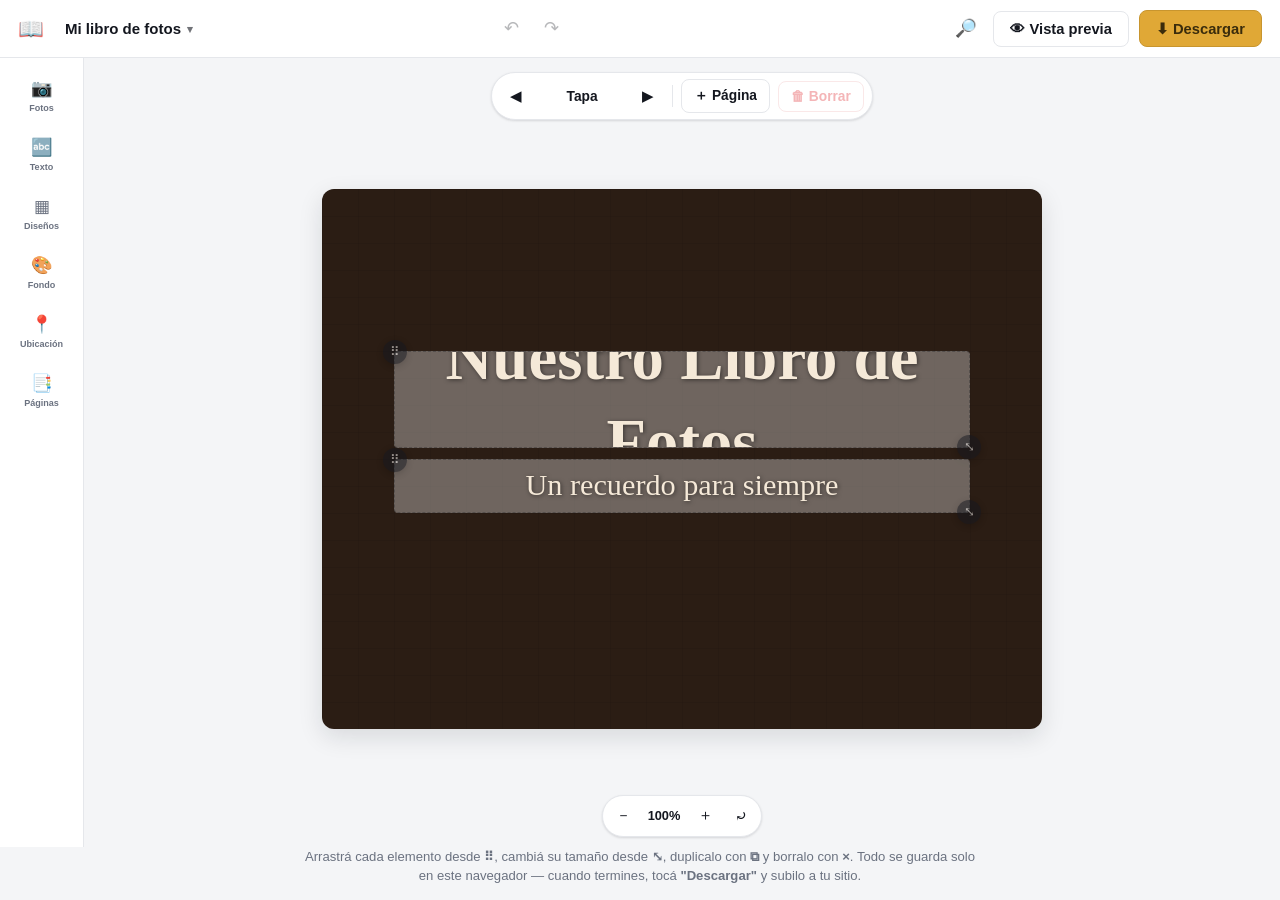
==== commit 00ac9347: "Disenos personalizados/predeterminados, tamano de interfaz ajustable, encuadre de foto y alineacion " ====
--- a/editor.html
+++ b/editor.html
@@ -29,6 +29,7 @@
     </div>
 
     <div class="topbar-grupo">
+      <button id="btnDensidad" class="icono-topbar" title="Tamaño de la barra de herramientas">🔎</button>
       <button id="btnVistaPrevia" class="boton boton-fantasma">👁 Vista previa</button>
       <button id="btnDescargar" class="boton boton-primario">⬇ Descargar</button>
     </div>
@@ -80,6 +81,10 @@
         <button id="btnTamanoMenos" class="icono-canvas">－</button>
         <span id="indicadorTamano" class="indicador-zoom">5</span>
         <button id="btnTamanoMas" class="icono-canvas">＋</button>
+        <span class="separador-vertical"></span>
+        <button id="btnAlinearIzq" class="icono-canvas" title="Alinear a la izquierda">Izq</button>
+        <button id="btnAlinearCentro" class="icono-canvas" title="Centrar">Centro</button>
+        <button id="btnAlinearDer" class="icono-canvas" title="Alinear a la derecha">Der</button>
       </div>
 
       <div class="envoltorio-hoja">
--- a/editor.css
+++ b/editor.css
@@ -832,7 +832,7 @@
   pointer-events: none;
 }
 
-.grip, .handle-resize, .handle-borrar, .handle-formato, .handle-duplicar {
+.grip, .handle-resize, .handle-borrar, .handle-formato, .handle-duplicar, .handle-encuadre {
   position: absolute;
   width: 24px;
   height: 24px;
@@ -851,7 +851,7 @@
   transition: opacity 0.12s ease, transform 0.12s ease;
 }
 
-.grip:hover, .handle-resize:hover, .handle-borrar:hover, .handle-formato:hover, .handle-duplicar:hover {
+.grip:hover, .handle-resize:hover, .handle-borrar:hover, .handle-formato:hover, .handle-duplicar:hover, .handle-encuadre:hover {
   opacity: 1;
   transform: scale(1.12);
 }
@@ -1006,6 +1006,106 @@
   display: flex;
   justify-content: flex-end;
   gap: 8px;
+}
+
+/* --- BOTONES DE ALINEACIÓN (más anchos que un ícono redondo) --- */
+#btnAlinearIzq, #btnAlinearCentro, #btnAlinearDer {
+  width: auto;
+  padding: 0 10px;
+  border-radius: var(--radius-sm);
+  font-size: 0.78em;
+  font-weight: 600;
+}
+#btnAlinearIzq.activo, #btnAlinearCentro.activo, #btnAlinearDer.activo {
+  background: var(--accent-soft);
+  color: var(--accent-strong);
+}
+
+/* --- ENCUADRE DE FOTO (popover) --- */
+.popover-encuadre {
+  position: absolute;
+  top: calc(100% + 8px);
+  left: 50%;
+  transform: translateX(-50%);
+  background: var(--card);
+  border: 1px solid var(--border);
+  border-radius: var(--radius-md);
+  box-shadow: var(--shadow-md);
+  padding: 12px 14px;
+  z-index: 10;
+  width: 200px;
+  touch-action: auto;
+}
+
+.popover-encuadre label {
+  display: block;
+  font-size: 0.75em;
+  color: var(--ink-soft);
+  margin-bottom: 8px;
+}
+
+.popover-encuadre input[type="range"] {
+  width: 100%;
+  accent-color: var(--accent);
+}
+
+.handle-encuadre {
+  bottom: -12px;
+  left: 44px;
+  background: #3b7ddd;
+}
+
+/* --- TAMAÑO DE LA INTERFAZ (densidad) --- */
+.app.densidad-compacta .rail { width: 60px; }
+.app.densidad-compacta .rail-icono { font-size: 1.05em; }
+.app.densidad-compacta .rail-etiqueta { font-size: 0.6em; }
+.app.densidad-compacta .topbar { padding: 6px 14px; }
+.app.densidad-compacta .panel-lateral { width: 260px; }
+.app.densidad-compacta .icono-topbar { width: 30px; height: 30px; font-size: 1em; }
+
+.app.densidad-grande .rail { width: 108px; }
+.app.densidad-grande .rail-icono { font-size: 1.7em; }
+.app.densidad-grande .rail-etiqueta { font-size: 0.8em; }
+.app.densidad-grande .topbar { padding: 16px 26px; }
+.app.densidad-grande .panel-lateral { width: 340px; }
+.app.densidad-grande .icono-topbar { width: 42px; height: 42px; font-size: 1.35em; }
+.app.densidad-grande .boton { padding: 11px 20px; font-size: 1em; }
+
+/* --- DISEÑOS PERSONALIZADOS --- */
+.fila-diseno-personalizado {
+  display: flex;
+  align-items: center;
+  gap: 8px;
+  border: 1px solid var(--border);
+  border-radius: var(--radius-sm);
+  padding: 8px;
+  margin-bottom: 8px;
+}
+
+.fila-diseno-personalizado .caja-mini {
+  width: 56px;
+  flex-shrink: 0;
+}
+
+.fila-diseno-personalizado .nombre-diseno {
+  flex: 1;
+  font-size: 0.86em;
+  font-weight: 600;
+  overflow: hidden;
+  text-overflow: ellipsis;
+  white-space: nowrap;
+}
+
+.boton-estrella {
+  border: none;
+  background: transparent;
+  font-size: 1.1em;
+  cursor: pointer;
+  color: var(--ink-soft);
+}
+
+.boton-estrella.activa {
+  color: var(--accent-strong);
 }
 
 /* --- RESPONSIVE --- */
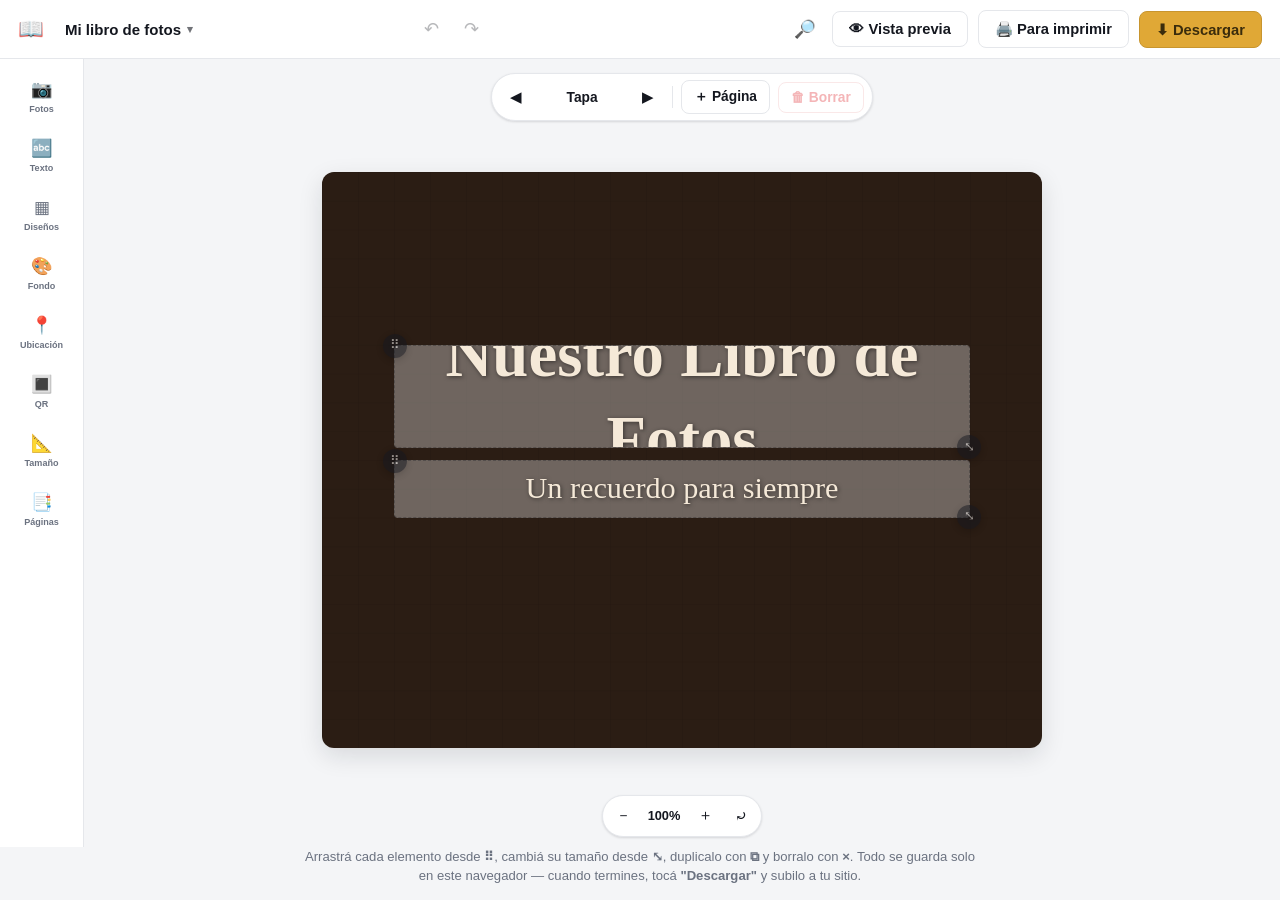
==== commit 1bece0e5: "Agregar tamano/orientacion de libro, codigo QR, y exportacion para imprimir en PDF" ====
--- a/editor.html
+++ b/editor.html
@@ -31,6 +31,7 @@
     <div class="topbar-grupo">
       <button id="btnDensidad" class="icono-topbar" title="Tamaño de la barra de herramientas">🔎</button>
       <button id="btnVistaPrevia" class="boton boton-fantasma">👁 Vista previa</button>
+      <button id="btnExportarImprimir" class="boton boton-fantasma">🖨️ Para imprimir</button>
       <button id="btnDescargar" class="boton boton-primario">⬇ Descargar</button>
     </div>
   </header>
@@ -51,6 +52,12 @@
       </button>
       <button class="rail-boton" data-panel="ubicacion" title="Mapa y bandera de un lugar">
         <span class="rail-icono">📍</span><span class="rail-etiqueta">Ubicación</span>
+      </button>
+      <button class="rail-boton" data-panel="qr" title="Código QR para video o link">
+        <span class="rail-icono">🔳</span><span class="rail-etiqueta">QR</span>
+      </button>
+      <button class="rail-boton" data-panel="tamano" title="Tamaño y orientación del libro">
+        <span class="rail-icono">📐</span><span class="rail-etiqueta">Tamaño</span>
       </button>
       <button class="rail-boton" data-panel="paginas" title="Tapa, contratapa y páginas">
         <span class="rail-icono">📑</span><span class="rail-etiqueta">Páginas</span>
@@ -115,6 +122,20 @@
     <iframe id="iframePreview" class="iframe-preview" title="Vista previa del libro"></iframe>
   </div>
 
+  <div id="overlayImprimir" class="overlay-preview oculto">
+    <div class="barra-preview">
+      <span>🖨️ Listo para imprimir</span>
+      <div class="topbar-grupo">
+        <button id="btnImprimirAhora" class="boton boton-primario">🖨️ Imprimir / Guardar como PDF</button>
+        <button id="btnCerrarImprimir" class="boton boton-fantasma-oscuro">✕ Cerrar</button>
+      </div>
+    </div>
+    <p class="ayuda-imprimir">
+      En la ventana de impresión de tu navegador, elegí <strong>"Guardar como PDF"</strong> como impresora, poné los márgenes en <strong>"Ninguno"</strong> y la escala en <strong>100%</strong>. Ese PDF ya queda listo para subir a Blurb, Shutterfly, Mixbook o la imprenta que prefieras.
+    </p>
+    <iframe id="iframeImprimir" class="iframe-preview" title="Vista para imprimir"></iframe>
+  </div>
+
   <div id="modalOverlay" class="modal-overlay oculto">
     <div class="modal-tarjeta">
       <h3 id="modalTitulo"></h3>
--- a/editor.css
+++ b/editor.css
@@ -811,6 +811,18 @@
   pointer-events: none;
 }
 
+.elemento.qr {
+  padding: 4px;
+  background: #ffffff;
+}
+
+.elemento.qr img {
+  width: 100%;
+  height: 100%;
+  object-fit: contain;
+  pointer-events: none;
+}
+
 .elemento.bandera {
   padding: 0;
   display: flex;
@@ -911,6 +923,16 @@
   padding: 12px 20px;
   background: var(--ink);
   color: #fff;
+}
+
+.ayuda-imprimir {
+  margin: 0;
+  padding: 10px 20px;
+  background: #fff8e6;
+  border-bottom: 1px solid var(--border);
+  font-size: 0.86em;
+  color: var(--ink);
+  text-align: center;
 }
 
 .iframe-preview {
@@ -1070,6 +1092,89 @@
 .app.densidad-grande .panel-lateral { width: 340px; }
 .app.densidad-grande .icono-topbar { width: 42px; height: 42px; font-size: 1.35em; }
 .app.densidad-grande .boton { padding: 11px 20px; font-size: 1em; }
+
+/* --- TAMAÑO Y ORIENTACIÓN DEL LIBRO --- */
+.fila-orientacion {
+  display: flex;
+  gap: 8px;
+  margin-bottom: 16px;
+}
+
+.boton-orientacion {
+  flex: 1;
+  display: flex;
+  flex-direction: column;
+  align-items: center;
+  gap: 6px;
+  padding: 12px 8px;
+  border: 1px solid var(--border);
+  background: var(--bg-app);
+  border-radius: var(--radius-sm);
+  cursor: pointer;
+  font-size: 0.82em;
+  font-weight: 600;
+  color: var(--ink);
+}
+
+.boton-orientacion.activo {
+  border-color: var(--accent);
+  background: var(--accent-soft);
+  color: var(--accent-strong);
+}
+
+.icono-orientacion {
+  border: 2px solid currentColor;
+  border-radius: 2px;
+}
+
+.rejilla-tamanos {
+  display: flex;
+  flex-direction: column;
+  gap: 6px;
+  margin-bottom: 16px;
+}
+
+.fila-tamano {
+  display: flex;
+  align-items: center;
+  gap: 10px;
+  padding: 8px 10px;
+  border: 1px solid var(--border);
+  border-radius: var(--radius-sm);
+  cursor: pointer;
+  background: var(--card);
+  text-align: left;
+  font-size: 0.86em;
+}
+
+.fila-tamano:hover {
+  border-color: var(--accent);
+}
+
+.fila-tamano.activo {
+  border-color: var(--accent);
+  background: var(--accent-soft);
+}
+
+.icono-tamano-mini {
+  border: 1.5px solid var(--ink-soft);
+  flex-shrink: 0;
+}
+
+.fila-personalizado {
+  display: flex;
+  align-items: center;
+  gap: 8px;
+}
+
+.fila-personalizado input {
+  width: 60px;
+  padding: 7px 8px;
+  border: 1px solid var(--border);
+  border-radius: var(--radius-sm);
+  font-family: inherit;
+  font-size: 0.86em;
+}
 
 /* --- DISEÑOS PERSONALIZADOS --- */
 .fila-diseno-personalizado {
